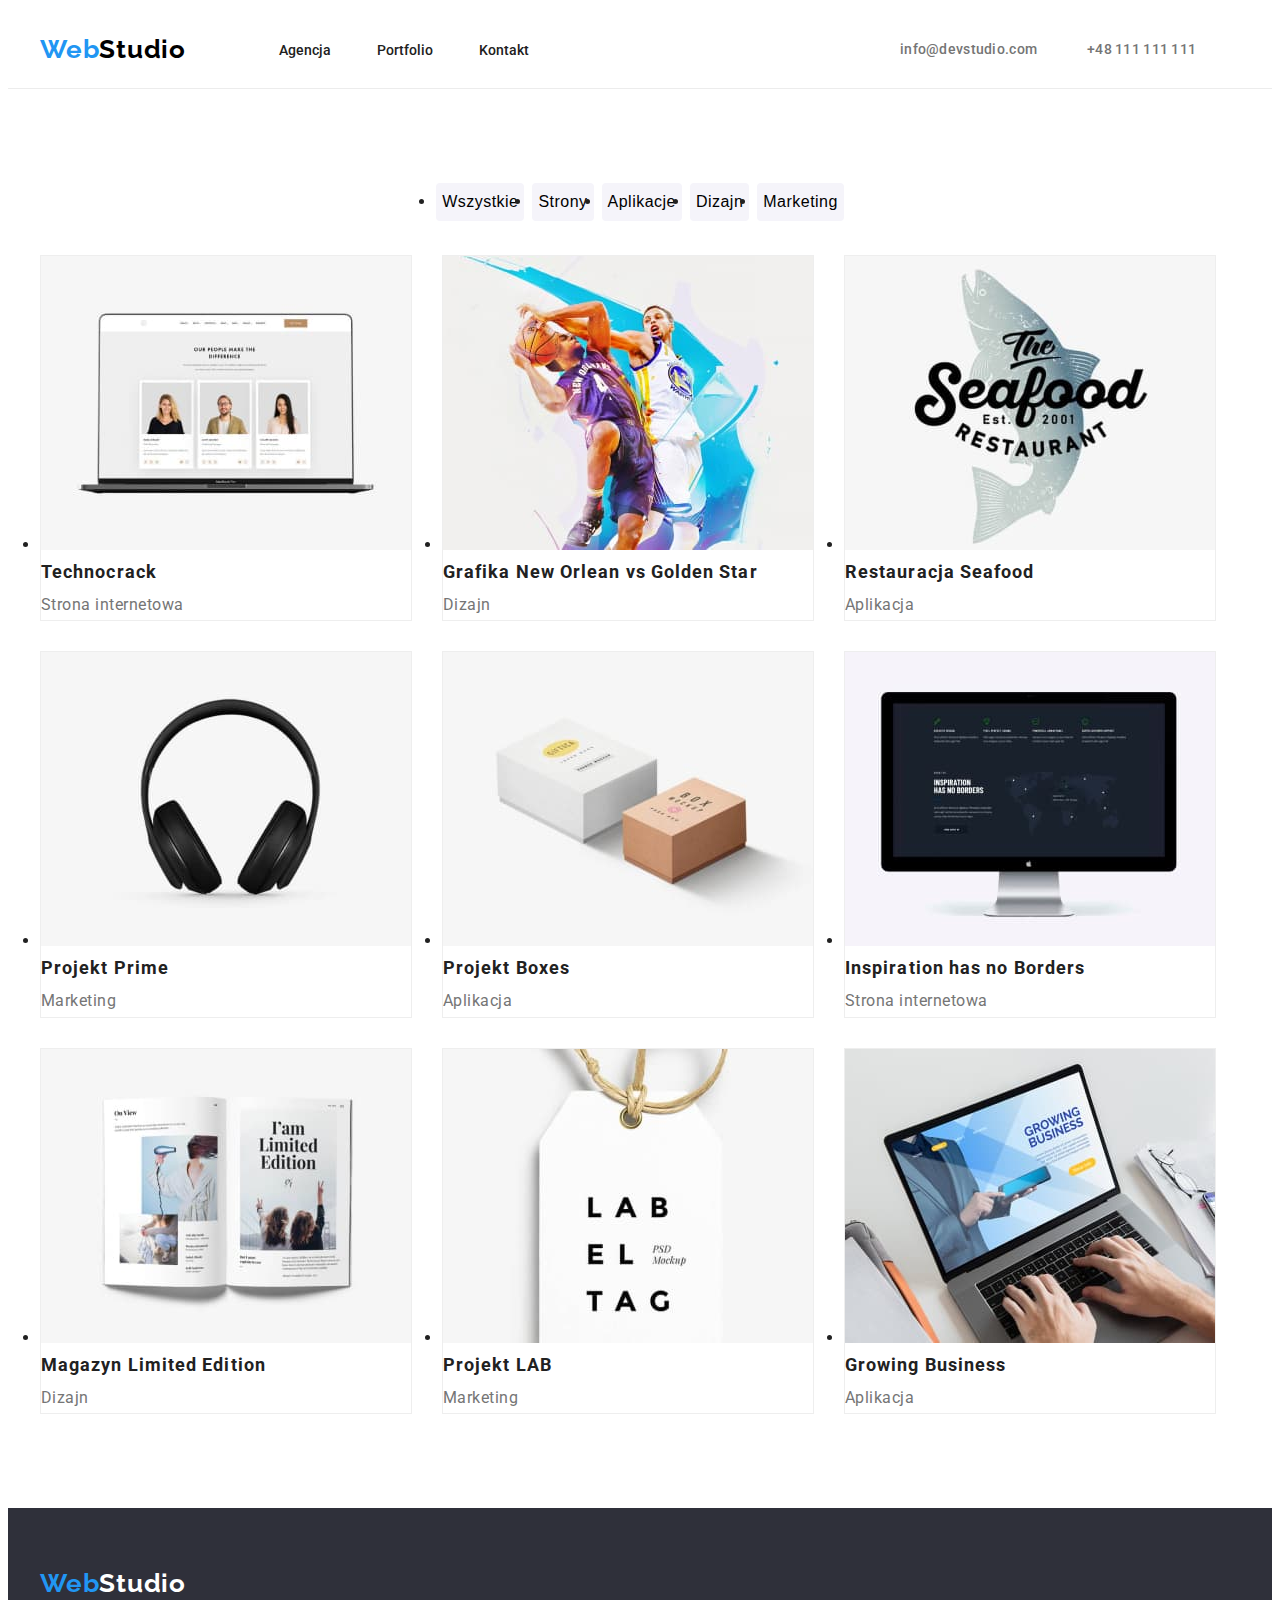
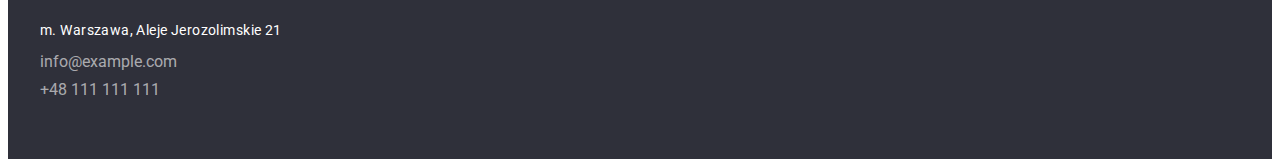
==== portfolio.html @ 91092811 "added text align:start in grid section" ====
<!DOCTYPE html>
<html lang="pl">
  <head>
    <meta charset="utf-8" />
    <title>WebStudio</title>
    <link rel="stylesheet" href="./css/styles.css" type="text/css" />
    <link rel="preconnect" href="https://fonts.googleapis.com" />
    <link rel="preconnect" href="https://fonts.gstatic.com" crossorigin />
    <link
      href="https://fonts.googleapis.com/css2?family=Raleway:wght@700&family=Roboto:wght@400;500;700;900&display=swap"
      rel="stylesheet"
    />
    <link rel="stylesheet" href="node_modules/modern-normalize/modern-normalize.css">
  </head>
  <body>
    <header class="header">
      <div class="container">
        <nav class="nav">
          <a class="logo" href="index.html" title="Strona główna"
            ><span class="logo-color">Web</span>Studio</a
          >
          <ul class="nav-list">
            <li>
              <a class="nav-link" href="index.html">Agencja</a>
            </li>
            <li>
              <a class="nav-link" href="portfolio.html">Portfolio</a>
            </li>
            <li>
              <a class="nav-link" href="#">Kontakt</a>
            </li>
          </ul>
        </nav>
        <a class="contact-link mail" href="mailto:info@devstudio.com"
          >info@devstudio.com</a
        >
        <a class="contact-link phone" href="tel:48111111111">+48 111 111 111</a>
      </div>
    </header>
    <main>
      <section class="section">
        <div class="container menu">
          <ul class="button-list">
            <li>
              <button type="button" class="filter-button">Wszystkie</button>
            </li>
            <li>
              <button type="button" class="filter-button">Strony</button>
            </li>
            <li>
              <button type="button" class="filter-button">Aplikacje</button>
            </li>
            <li>
              <button type="button" class="filter-button">Dizajn</button>
            </li>
            <li>
              <button type="button" class="filter-button">Marketing</button>
            </li>
          </ul>
        </div>
        <div class="container content-list">
          <ul class="grid">
            <li class="grid-item">
              <figure class="photo-border">
                <img
                  src="./images/technocrack.jpg"
                  alt="laptop with an open website"
                  width="370px"
                  height="294px"
                />
                <figcaption>
                  <h3 class="photo-title">Technocrack</h3>
                  <span class="photo-description">Strona internetowa</span>
                </figcaption>
              </figure>
            </li>
            <li class="grid-item">
              <figure class="photo-border">
                <img
                  src="./images/new-orlean.jpg"
                  alt="two men playing basketball"
                  width="370px"
                  height="294px"
                />
                <figcaption>
                  <h3 class="photo-title">Grafika New Orlean vs Golden Star</h3>
                  <span class="photo-description">Dizajn</span>
                </figcaption>
              </figure>
            </li>
            <li class="grid-item">
              <figure class="photo-border">
                <img
                  src="./images/restaurant-seafood.jpg"
                  alt="logo with fish of seafood restaurant"
                  width="370px"
                  height="294px"
                />
                <figcaption>
                  <h3 class="photo-title">Restauracja Seafood</h3>
                  <span class="photo-description">Aplikacja</span>
                </figcaption>
              </figure>
            </li>
            <li class="grid-item">
              <figure class="photo-border">
                <img
                  src="./images/project-prime.jpg"
                  alt="earphones"
                  width="370px"
                  height="294px"
                />
              </figure>
              <figcaption>
                <h3 class="photo-title">Projekt Prime</h3>
                <span class="photo-description">Marketing</span>
              </figcaption>
            </li>
            <li class="grid-item">
              <figure class="photo-border">
                <img
                  src="./images/project-boxes.jpg"
                  alt="smaller and larger box"
                  width="370px"
                  height="294px"
                />
              </figure>
              <figcaption>
                <h3 class="photo-title">Projekt Boxes</h3>
                <span class="photo-description">Aplikacja</span>
              </figcaption>
            </li>
            <li class="grid-item">
              <figure class="photo-border">
                <img
                  src="./images/inspiration.jpg"
                  alt="computer monitor with an open web page"
                  width="370px"
                  height="294px"
                />
                <figcaption>
                  <h3 class="photo-title">Inspiration has no Borders</h3>
                  <span class="photo-description">Strona internetowa</span>
                </figcaption>
              </figure>
            </li>
            <li class="grid-item">
              <figure class="photo-border">
                <img
                  src="./images/magazine.jpg"
                  alt="newspaper of the limited edition"
                  width="370px"
                  height="294px"
                />
                <figcaption>
                  <h3 class="photo-title">Magazyn Limited Edition</h3>
                  <span class="photo-description">Dizajn</span>
                </figcaption>
              </figure>
            </li>
            <li class="grid-item">
              <figure class="photo-border">
                <img
                  src="./images/project-lab.jpg"
                  alt="paper pendant with a string"
                  width="370px"
                  height="294px"
                />
                <figcaption>
                  <h3 class="photo-title">Projekt LAB</h3>
                  <span class="photo-description">Marketing</span>
                </figcaption>
              </figure>
            </li>
            <li class="grid-item">
              <figure class="photo-border">
                <img
                  src="./images/growing-business.jpg"
                  alt="fingers typing on laptop keyboard"
                  width="370px"
                  height="294px"
                />
                <figcaption>
                  <h3 class="photo-title">Growing Business</h3>
                  <span class="photo-description">Aplikacja</span>
                </figcaption>
              </figure>
            </li>
          </ul>
        </div>
      </section>
    </main>
    <footer class="footer">
      <div class="container">
        <a class="logo" href="index.html" title="Strona główna"
          ><span class="logo-color">Web</span>Studio</a
        > 
      </div>
      <div class="container">
        <address class="address">
          <span class="footer-address"
            >m. Warszawa, Aleje Jerozolimskie 21</span
          >
          <a class="address-link" href="mailto:info@example.com"
            >info@example.com</a
          >
          <a class="address-link" href="tel:48111111111">+48 111 111 111</a>
        </div>
        </address>
    </footer>
  </body>
</html>
---- css/styles.css ----
/* TAG SELECTORS STYLES RESET */

p,
ul,
h1,
h2,
h3,
ul,
figure {
  margin: 0;
  padding: 0;
  border: 0;
  outline: 0;
}

ul {
  margin-left: 0;
  margin-right: 0;
}

main {
  text-align: center;
}

/* GENERAL SETTINGS*/

.container {
  max-width: 1200px;
  width: 100%;
  margin: 0 auto;
  padding: 0 15px;
}

.section {
  padding-bottom: 94px;
  padding-top: 94px;
}


/* MAIN COLORS-COMMON*/

:root {
  /* Text colors */
  --brand-color-black: #212121;
  --brand-color-grey: #757575;
  --brand-color-white: #fff;
  --brand-color-blue: #2196f3;
  /* Background colors */
  --brand-background-light: #f5f4fa;
  --brand-background-dark: #2f303a;
  --brand-background-white: var(--brand-color-white);
  --photo-backround-white: #eeeeee;
}


/* BODY-COMMON */

body {
  font-family: "Roboto", sans-serif;
  color: var(--brand-color-black);
}


/* HEADER-COMMON */

.header {
  color: var(--brand-background-white);
  border-bottom: 1px solid #ececec;
  height: 80px;
}

.header .container {
  display: flex;
  align-items: center;
}

.logo {
  font-family: "Raleway", sans-serif;
  font-weight: 700;
  font-size: 26px;
  line-height: 1.2;
  letter-spacing: 0.03em;
  text-decoration: none;
  color: #000;
  margin-right: 93px;
}

.logo-color {
  color: var(--brand-color-blue);
}

.nav {
  display: flex;
  align-items: center;
}

.nav-list {
  display: flex;
  align-items: center;
}

.nav-list li:not(:last-child) {
  margin-right: 46px;
}

.nav-list li {
  padding-top: 32px;
  padding-bottom: 32px;
}

.nav-link {
  text-decoration: none;
  font-size: 14px;
  font-weight: 500;
  line-height: 1.1;
  color: var(--brand-color-black);
}

.nav-link:is(:hover, :focus, :active) {
  color: var(--brand-color-blue);
}

.contact-link {
  font-size: 14px;
  line-height: 1.1;
  font-weight: 500;
  letter-spacing: 0.02em;
  color: var(--brand-color-grey);
  text-decoration: none;
}

.contact-link:is(:hover, :focus, :active) {
  color: var(--brand-color-blue);
}

.mail {
  margin-left: 371px;
}

.phone {
  margin-left: 50px;
}


/*INDEX.HTML*/

.section-title {
  font-size: 36px;
  line-height: 1.2;
  font-weight: 700;
  padding-bottom: 50px;
}


/* Section main*/

.main {
  align-items: center;
}

.box {
  display: flex;
  justify-content: space-between;
}

.top-background {
  background-color: var(--brand-background-dark);
  height:600px;
}

.top-title {
  color: var(--brand-color-white);
  font-weight: 900;
  font-size: 44px;
  line-height: 1.4;
  letter-spacing: 0.06em;
  text-transform: uppercase;
  padding-top: 200px;
  padding-bottom: 30px;
}

.top-button {
  color: var(--brand-color-white);
  background-color: var(--brand-color-blue);
  font-style: normal;
  font-weight: 700;
  font-size: 16px;
  line-height: 1.9;
  width: 200px;
  height: 50px;
  box-shadow: 0px 4px 4px rgba(0, 0, 0, 0.15);
  border-radius: 4px;
  cursor: pointer;
  border: none;
}

.top-button:is(:hover, :focus, :active) {
  color: var(--brand-color-blue);
  background-color: var(--brand-color-white);
}

/* Section content list*/

.content-title {
  font-weight: 700;
  font-size: 14px;
  line-height: 1.1;
  text-transform: uppercase;
}

.content-text {
  font-size: 14px;
  line-height: 1.7;
  color: var(--brand-color-grey);
}

.content-list {
  text-align: start;
}


/* Seion range of activities */

.secondary-title {
  color: var(--brand-color-black);
  font-weight: 700;
  font-size: 36px;
  line-height: 1.2;
}



/* Section team */

.team-background {
  background-color: var(--brand-background-light);
}

.team-card {
  background-color: var(--brand-color-white);
  box-shadow: 0px 1px 3px rgba(0, 0, 0, 0.12), 0px 1px 1px rgba(0, 0, 0, 0.14),
    0px 2px 1px rgba(0, 0, 0, 0.2);
  border-radius: 0px 0px 4px 4px;
  width: 270px;
  height: 368px;
}

.team-title {
  font-weight: 500;
  line-height: 1.2;
  letter-spacing: 0.03em;
  padding-top: 30px;
  padding-bottom: 10px;
}

.team-text {
  color: var(--brand-color-grey);
  line-height: 1.2;
  letter-spacing: 0.03em;
}


/* PORTFOLIO.HTML*/

/*GRID*/

:root {
  --gap: 30px;
  --element-in-row: 3;
}

.grid {
  display: flex;
  flex-wrap: wrap;
  gap: var(--gap);
  justify-items: center;
  align-items: center;
}

.grid-item {
  flex-basis: calc(100%- (var(--element-in-row)-1 * var(--gap))) /
    var(--element-in-row);
  border: 1px solid #eeeeee;
}

.filter-button {
  background-color: var(--brand-background-light);
  font-weight: 500;
  font-size: 16px;
  line-height: 1.6;
  height: 38px;
  letter-spacing: 0.03em;
  cursor: pointer;
  border: none;
  border-radius: 4px;
}

.filter-button:is(:hover, :focus, :active) {
  color: var(--brand-color-white);
  background-color: var(--brand-color-blue);
  box-shadow: 0px 3px 1px rgba(0, 0, 0, 0.1), 0px 1px 2px rgba(0, 0, 0, 0.08),
    0px 2px 2px rgba(0, 0, 0, 0.12);
}

.button-list {
  display: flex;
  column-gap: 8px;
  justify-content: center;
}

.menu {
  padding-bottom: 34px;

}

.photo-title {
  font-weight: 700;
  font-size: 18px;
  line-height: 2;
  letter-spacing: 0.06em;
}

.photo-description {
  font-size: 16px;
  line-height: 1.9;
  letter-spacing: 0.03em;
  color: var(--brand-color-grey);
}

.photo-border {
  border: var(--photo-backround-white);
}


/* FOOTER-COMMON*/

.footer {
  background-color: var(--brand-background-dark);
  align-items: center;
  padding-top: 60px;
  padding-bottom: 60px;
}

.footer .logo {
  color: var(--brand-color-white);
  
}

.footer-address {
  color: var(--brand-color-white);
  font-style: normal;
  font-size: 14px;
  line-height: 1.7;
  letter-spacing: 0.03em;
}

.footer .address-link {
  color: rgba(255, 255, 255, 0.6);
  text-decoration: none;
  font-style: normal;
}

.footer .address-link:is(:hover, :focus, :active) {
  color: var(--brand-color-blue);
}

.address {
  display: flex;
  flex-direction: column;
  row-gap: 9px;
  padding-top: 20px;
}
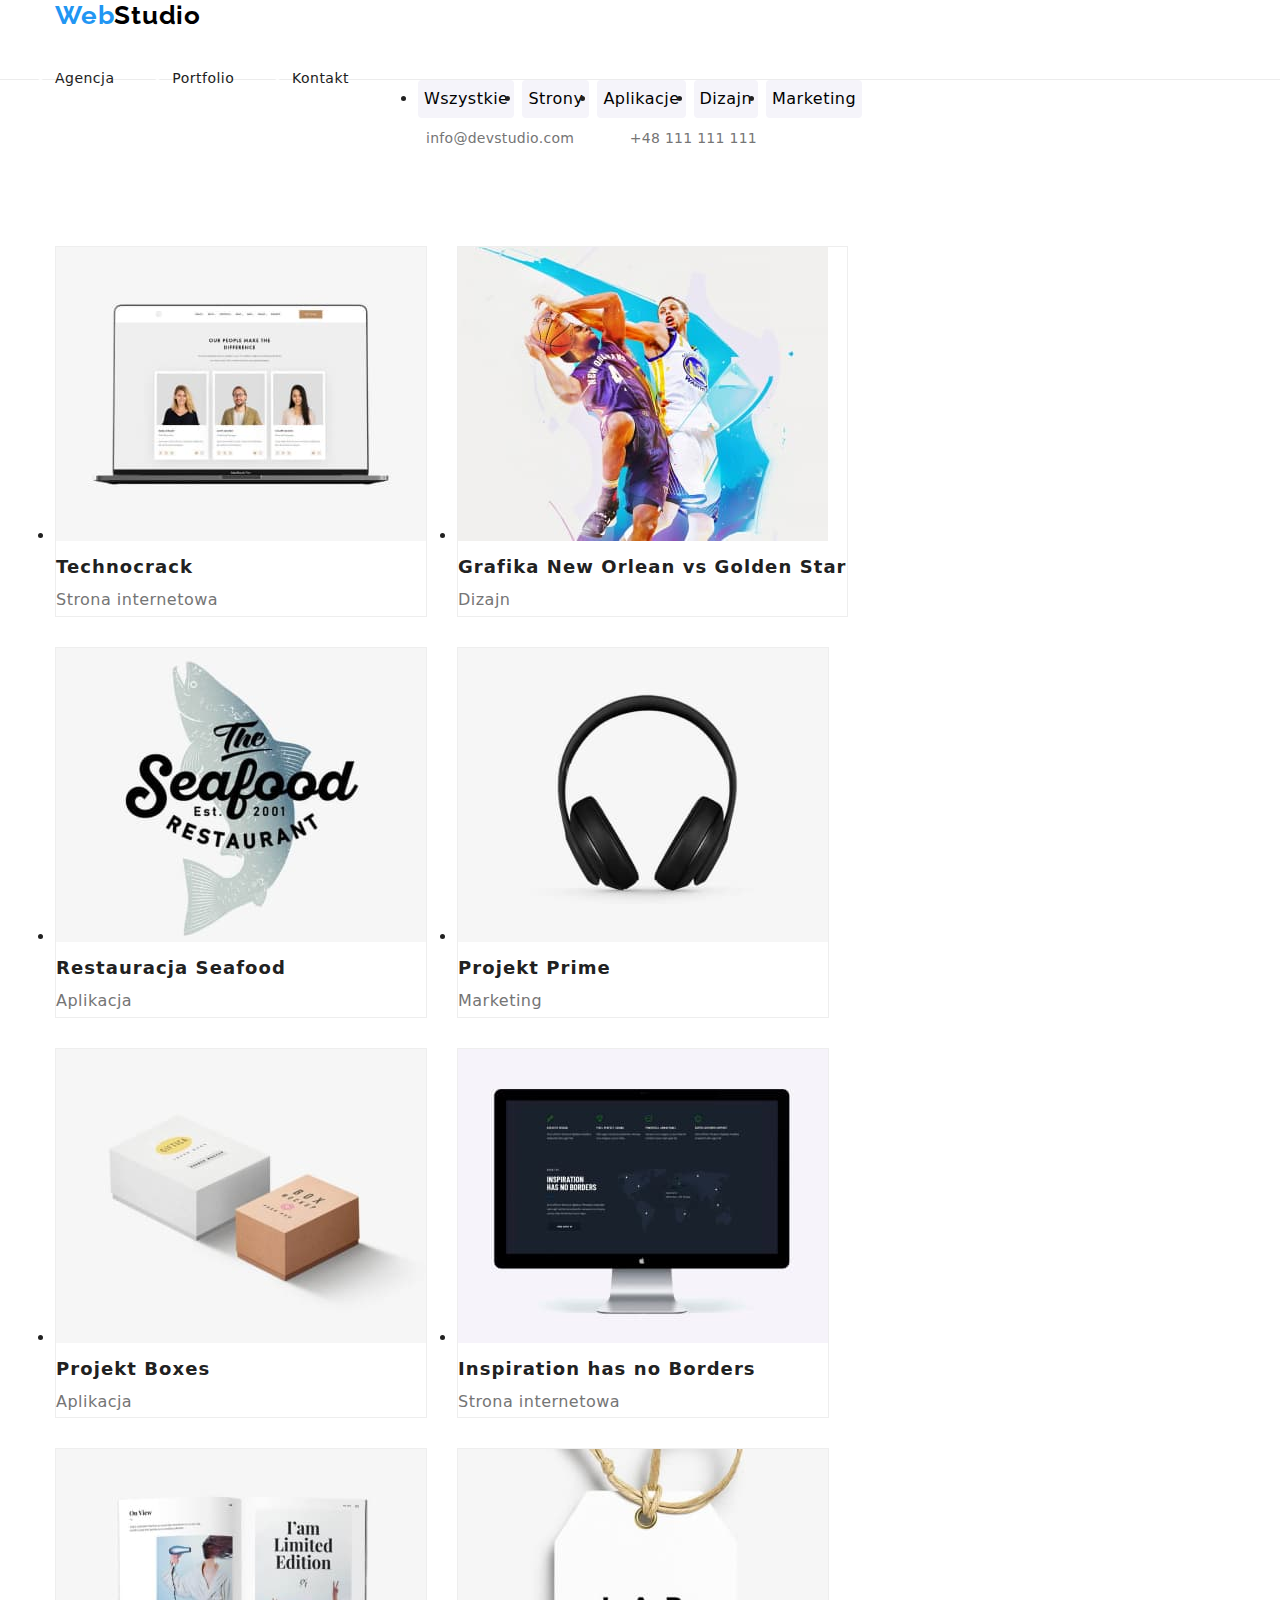
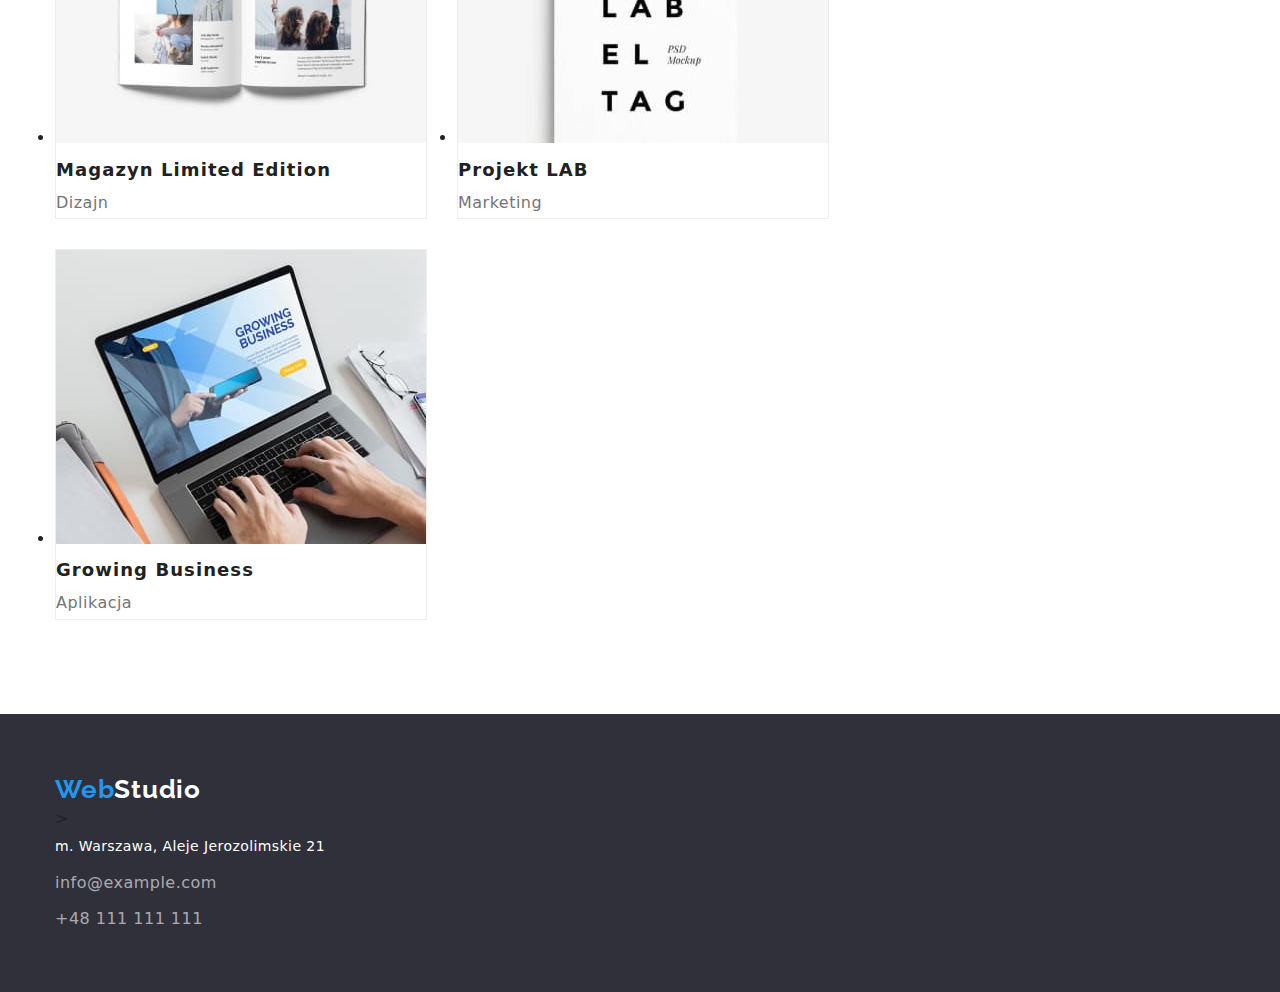
==== commit cca5bc2e: "Corrections" ====
--- a/portfolio.html
+++ b/portfolio.html
@@ -10,7 +10,7 @@
       href="https://fonts.googleapis.com/css2?family=Raleway:wght@700&family=Roboto:wght@400;500;700;900&display=swap"
       rel="stylesheet"
     />
-    <link rel="stylesheet" href="node_modules/modern-normalize/modern-normalize.css">
+    <link rel="stylesheet" href="https://cdnjs.cloudflare.com/ajax/libs/modern-normalize/1.1.0/modern-normalize.min.css">
   </head>
   <body>
     <header class="header">
@@ -58,8 +58,8 @@
             </li>
           </ul>
         </div>
-        <div class="container content-list">
-          <ul class="grid">
+        <div class="container">
+          <ul class="grid content-list">
             <li class="grid-item">
               <figure class="photo-border">
                 <img
@@ -192,21 +192,19 @@
     </main>
     <footer class="footer">
       <div class="container">
-        <a class="logo" href="index.html" title="Strona główna"
-          ><span class="logo-color">Web</span>Studio</a
+        <a class="logo-footer" href="index.html" title="Strona główna"
+          ><span class="logo-color">Web</span>Studio</a>
         > 
+        <address class="footer-contact">
+          <ul class="footer-contact-list list">
+          <li class="footer-contact-item"><a class="footer-address"
+            >m. Warszawa, Aleje Jerozolimskie 21</a></li>
+          <li class="footer-contact-item"><a class="address-link" href="mailto:info@example.com">
+        info@example.com</a></li>
+          <li><a class="address-link" href="tel:48111111111">+48 111 111 111</a></li> 
+        </ul>
+        </address> 
       </div>
-      <div class="container">
-        <address class="address">
-          <span class="footer-address"
-            >m. Warszawa, Aleje Jerozolimskie 21</span
-          >
-          <a class="address-link" href="mailto:info@example.com"
-            >info@example.com</a
-          >
-          <a class="address-link" href="tel:48111111111">+48 111 111 111</a>
-        </div>
-        </address>
     </footer>
   </body>
 </html>
--- a/css/styles.css
+++ b/css/styles.css
@@ -8,14 +8,11 @@
 ul,
 figure {
   margin: 0;
+}
+
+ul {
+  margin: 0;
   padding: 0;
-  border: 0;
-  outline: 0;
-}
-
-ul {
-  margin-left: 0;
-  margin-right: 0;
 }
 
 main {
@@ -32,10 +29,12 @@
 }
 
 .section {
-  padding-bottom: 94px;
-  padding-top: 94px;
-}
-
+  padding: 94px, 0;
+}
+
+.list {
+  list-style: none;
+}
 
 /* MAIN COLORS-COMMON*/
 
@@ -52,14 +51,14 @@
   --photo-backround-white: #eeeeee;
 }
 
-
 /* BODY-COMMON */
 
 body {
   font-family: "Roboto", sans-serif;
   color: var(--brand-color-black);
-}
-
+  line-height: 1.71;
+  letter-spacing: 0.03em;
+}
 
 /* HEADER-COMMON */
 
@@ -69,9 +68,8 @@
   height: 80px;
 }
 
-.header .container {
-  display: flex;
-  align-items: center;
+.head {
+  display: flex;
 }
 
 .logo {
@@ -89,23 +87,20 @@
   color: var(--brand-color-blue);
 }
 
-.nav {
-  display: flex;
-  align-items: center;
-}
-
-.nav-list {
-  display: flex;
-  align-items: center;
-}
-
-.nav-list li:not(:last-child) {
-  margin-right: 46px;
-}
-
-.nav-list li {
-  padding-top: 32px;
-  padding-bottom: 32px;
+.nav-list, 
+.contact-list {
+  display: flex;
+  padding: 32px 0;
+  }
+
+.nav-list{ 
+width:294px;
+justify-content: space-between;
+  }
+
+.contact-list {
+margin-left: auto;
+
 }
 
 .nav-link {
@@ -116,8 +111,23 @@
   color: var(--brand-color-black);
 }
 
-.nav-link:is(:hover, :focus, :active) {
+.nav-link:is(:hover, :focus,) {
   color: var(--brand-color-blue);
+}
+
+.contact-list {
+margin-left: auto;
+
+}
+
+.contact-item:not(:last-child) {
+    margin-right: 50px;
+}
+
+.nav-list,
+.contact-list  {
+  display: flex;
+  padding: 32px 0;
 }
 
 .contact-link {
@@ -129,7 +139,7 @@
   text-decoration: none;
 }
 
-.contact-link:is(:hover, :focus, :active) {
+.contact-link:is(:hover, :focus,) {
   color: var(--brand-color-blue);
 }
 
@@ -141,22 +151,16 @@
   margin-left: 50px;
 }
 
-
 /*INDEX.HTML*/
 
 .section-title {
   font-size: 36px;
   line-height: 1.2;
   font-weight: 700;
-  padding-bottom: 50px;
-}
-
+  margin-bottom: 50px;
+}
 
 /* Section main*/
-
-.main {
-  align-items: center;
-}
 
 .box {
   display: flex;
@@ -165,7 +169,8 @@
 
 .top-background {
   background-color: var(--brand-background-dark);
-  height:600px;
+  height: 600px;
+  padding:0 200px;
 }
 
 .top-title {
@@ -194,7 +199,7 @@
   border: none;
 }
 
-.top-button:is(:hover, :focus, :active) {
+.top-button:is(:hover, :focus) {
   color: var(--brand-color-blue);
   background-color: var(--brand-color-white);
 }
@@ -206,18 +211,37 @@
   font-size: 14px;
   line-height: 1.1;
   text-transform: uppercase;
+  margin-bottom: 10px;
 }
 
 .content-text {
   font-size: 14px;
   line-height: 1.7;
   color: var(--brand-color-grey);
+  width: 270px;
+  margin-right: 30px;
 }
 
 .content-list {
   text-align: start;
-}
-
+  padding:94px 0;
+  
+}
+
+.job {
+  padding: 0px;
+}
+
+.job-list {
+    display: flex;
+    justify-content: space-between;
+    margin-bottom: 82px;
+  }
+
+  .job-item {
+    display: flex;
+    column-gap: 30px;
+  }
 
 /* Seion range of activities */
 
@@ -228,12 +252,12 @@
   line-height: 1.2;
 }
 
-
-
 /* Section team */
 
 .team-background {
   background-color: var(--brand-background-light);
+  height: 648px; 
+  padding: 94px;
 }
 
 .team-card {
@@ -257,6 +281,20 @@
   color: var(--brand-color-grey);
   line-height: 1.2;
   letter-spacing: 0.03em;
+  font-size: 16px;
+  line-height: 19px;
+}
+
+.team-img {
+  display: block;
+  max-width: 100%;
+  height: auto;
+}
+
+.team-list {
+  display: flex;
+  justify-content: space-between;
+  text-align: center;
 }
 
 
@@ -295,7 +333,7 @@
   border-radius: 4px;
 }
 
-.filter-button:is(:hover, :focus, :active) {
+.filter-button:is(:hover, :focus,) {
   color: var(--brand-color-white);
   background-color: var(--brand-color-blue);
   box-shadow: 0px 3px 1px rgba(0, 0, 0, 0.1), 0px 1px 2px rgba(0, 0, 0, 0.08),
@@ -310,7 +348,6 @@
 
 .menu {
   padding-bottom: 34px;
-
 }
 
 .photo-title {
@@ -331,19 +368,11 @@
   border: var(--photo-backround-white);
 }
 
-
 /* FOOTER-COMMON*/
 
 .footer {
   background-color: var(--brand-background-dark);
-  align-items: center;
-  padding-top: 60px;
-  padding-bottom: 60px;
-}
-
-.footer .logo {
-  color: var(--brand-color-white);
-  
+  padding: 60px 0;
 }
 
 .footer-address {
@@ -360,13 +389,22 @@
   font-style: normal;
 }
 
-.footer .address-link:is(:hover, :focus, :active) {
+.footer .address-link:is(:hover, :focus, ) {
   color: var(--brand-color-blue);
 }
 
-.address {
-  display: flex;
-  flex-direction: column;
-  row-gap: 9px;
-  padding-top: 20px;
-}
+.logo-footer {
+  font-family: "Raleway", sans-serif;
+  font-weight: 700;
+  font-size: 26px;
+  line-height: 1.2;
+  letter-spacing: 0.03em;
+  text-decoration: none;
+  color: #ffffff;
+  margin-right: 93px;
+  display: block;
+}
+
+.footer-contact-item {
+  padding-bottom: 9px;
+}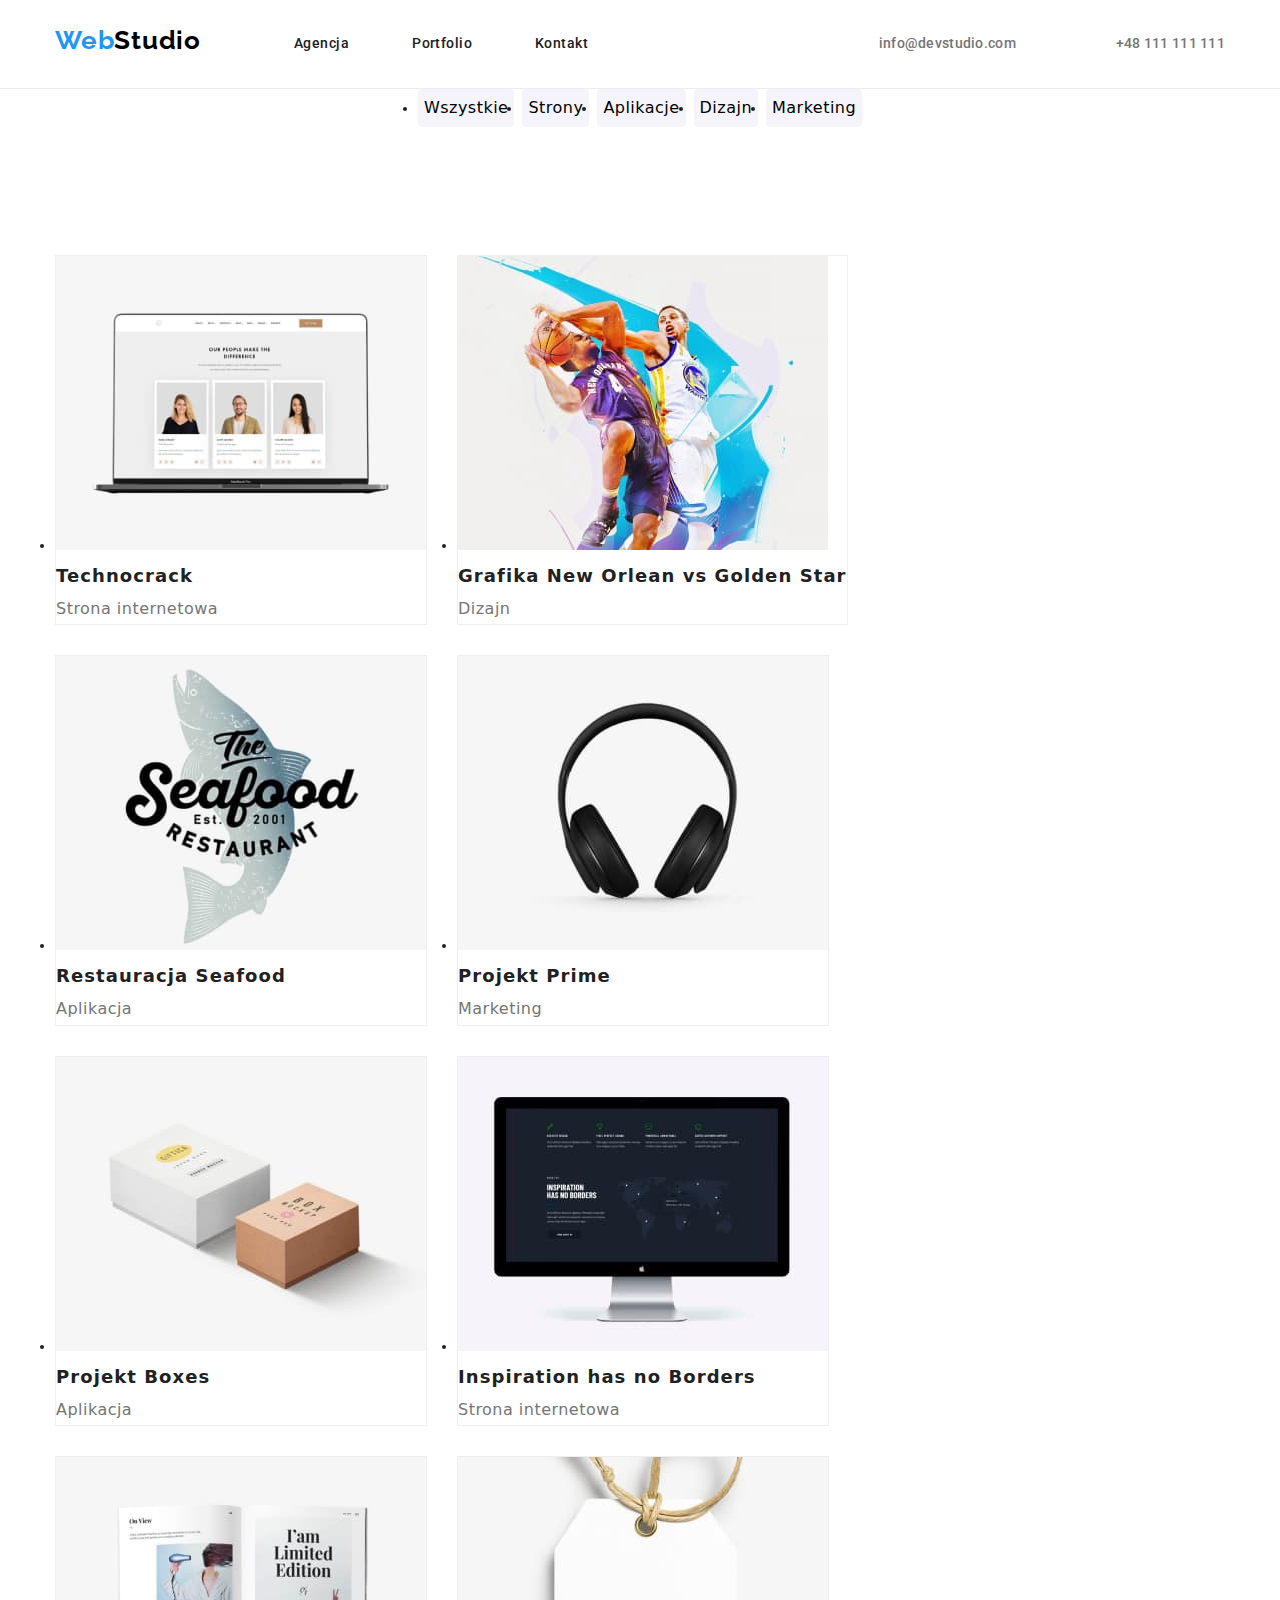
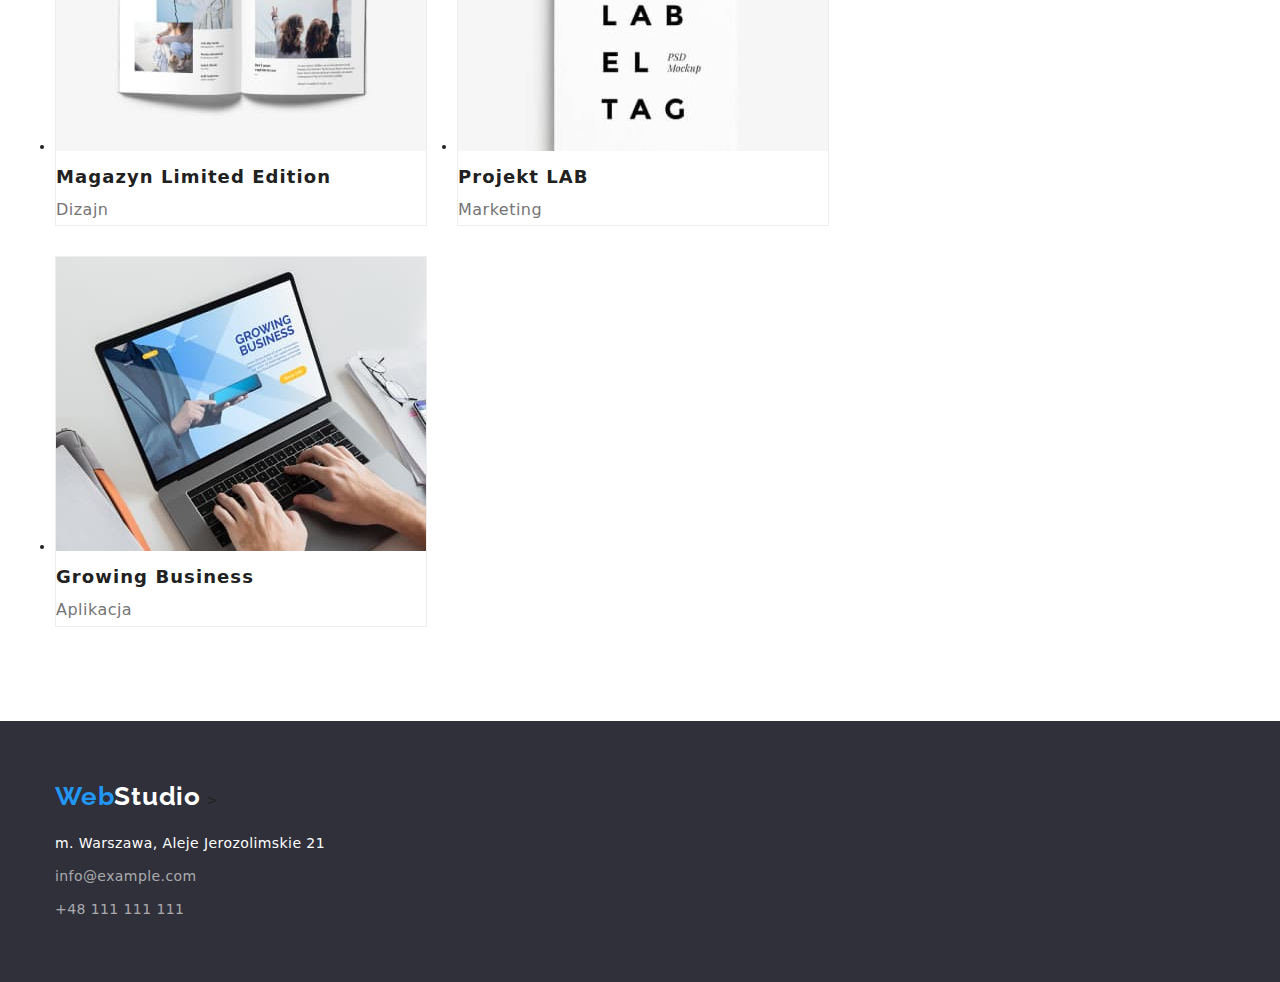
==== commit 69078c4c: "Corrections" ====
--- a/portfolio.html
+++ b/portfolio.html
@@ -10,16 +10,19 @@
       href="https://fonts.googleapis.com/css2?family=Raleway:wght@700&family=Roboto:wght@400;500;700;900&display=swap"
       rel="stylesheet"
     />
-    <link rel="stylesheet" href="https://cdnjs.cloudflare.com/ajax/libs/modern-normalize/1.1.0/modern-normalize.min.css">
+    <link
+      rel="stylesheet"
+      href="https://cdnjs.cloudflare.com/ajax/libs/modern-normalize/1.1.0/modern-normalize.min.css"
+    />
   </head>
   <body>
     <header class="header">
-      <div class="container">
+      <div class="container head">
+        <a class="logo" href="index.html" title="Strona główna"
+          ><span class="logo-color">Web</span>Studio</a
+        >
         <nav class="nav">
-          <a class="logo" href="index.html" title="Strona główna"
-            ><span class="logo-color">Web</span>Studio</a
-          >
-          <ul class="nav-list">
+          <ul class="nav-list list">
             <li>
               <a class="nav-link" href="index.html">Agencja</a>
             </li>
@@ -31,10 +34,18 @@
             </li>
           </ul>
         </nav>
-        <a class="contact-link mail" href="mailto:info@devstudio.com"
-          >info@devstudio.com</a
-        >
-        <a class="contact-link phone" href="tel:48111111111">+48 111 111 111</a>
+        <ul class="contact-list list">
+          <li class="contact-item">
+            <a class="contact-link mail" href="mailto:info@devstudio.com"
+              >info@devstudio.com</a
+            >
+          </li>
+          <li class="contact-item">
+            <a class="contact-link phone" href="tel:48111111111"
+              >+48 111 111 111
+            </a>
+          </li>
+        </ul>
       </div>
     </header>
     <main>
@@ -193,17 +204,24 @@
     <footer class="footer">
       <div class="container">
         <a class="logo-footer" href="index.html" title="Strona główna"
-          ><span class="logo-color">Web</span>Studio</a>
-        > 
-        <address class="footer-contact">
-          <ul class="footer-contact-list list">
-          <li class="footer-contact-item"><a class="footer-address"
-            >m. Warszawa, Aleje Jerozolimskie 21</a></li>
-          <li class="footer-contact-item"><a class="address-link" href="mailto:info@example.com">
-        info@example.com</a></li>
-          <li><a class="address-link" href="tel:48111111111">+48 111 111 111</a></li> 
-        </ul>
-        </address> 
+          ><span class="logo-color">Web</span>Studio</a
+        >
+        >
+        <address>
+          <ul class="list">
+            <li class="footer-item">
+              <a class="footer-address">m. Warszawa, Aleje Jerozolimskie 21</a>
+            </li>
+            <li class="footer-item">
+              <a class="address-link" href="mailto:info@example.com">
+                info@example.com</a
+              >
+            </li>
+            <li>
+              <a class="address-link" href="tel:48111111111">+48 111 111 111</a>
+            </li>
+          </ul>
+        </address>
       </div>
     </footer>
   </body>
--- a/css/styles.css
+++ b/css/styles.css
@@ -39,6 +39,9 @@
 /* MAIN COLORS-COMMON*/
 
 :root {
+  /* Font */
+  --main-font: 'Roboto', sans-serif;
+  --secondary-font: 'Raleway', sans-serif;
   /* Text colors */
   --brand-color-black: #212121;
   --brand-color-grey: #757575;
@@ -54,18 +57,28 @@
 /* BODY-COMMON */
 
 body {
-  font-family: "Roboto", sans-serif;
+  font-family: var(--main-font);
   color: var(--brand-color-black);
   line-height: 1.71;
   letter-spacing: 0.03em;
+  font-size: 14px;
 }
 
 /* HEADER-COMMON */
+
+.secion-title {
+  font-family: var(--main-font);
+  font-weight: 700;
+  font-size: 36px;
+  line-height: 1.16;
+  letter-spacing: 0.03em;
+  text-align: center;
+}
+
 
 .header {
   color: var(--brand-background-white);
   border-bottom: 1px solid #ececec;
-  height: 80px;
 }
 
 .head {
@@ -73,7 +86,7 @@
 }
 
 .logo {
-  font-family: "Raleway", sans-serif;
+  font-family:var(--secondary-font);
   font-weight: 700;
   font-size: 26px;
   line-height: 1.2;
@@ -81,6 +94,7 @@
   text-decoration: none;
   color: #000;
   margin-right: 93px;
+  padding: 25px 0;
 }
 
 .logo-color {
@@ -96,33 +110,29 @@
 .nav-list{ 
 width:294px;
 justify-content: space-between;
+gap:46px;
   }
 
 .contact-list {
 margin-left: auto;
+gap:50px;
 
 }
 
 .nav-link {
+  font-family: var(--main-font);
+  color: var(--brand-color-black);
   text-decoration: none;
   font-size: 14px;
   font-weight: 500;
   line-height: 1.1;
-  color: var(--brand-color-black);
+  padding: 32px 0;
 }
 
 .nav-link:is(:hover, :focus,) {
   color: var(--brand-color-blue);
 }
 
-.contact-list {
-margin-left: auto;
-
-}
-
-.contact-item:not(:last-child) {
-    margin-right: 50px;
-}
 
 .nav-list,
 .contact-list  {
@@ -131,11 +141,13 @@
 }
 
 .contact-link {
+  font-family: var(--main-font);
+  color: var(--brand-color-grey);
+  padding: 32px 0;
   font-size: 14px;
   line-height: 1.1;
   font-weight: 500;
   letter-spacing: 0.02em;
-  color: var(--brand-color-grey);
   text-decoration: none;
 }
 
@@ -143,22 +155,12 @@
   color: var(--brand-color-blue);
 }
 
-.mail {
-  margin-left: 371px;
-}
-
 .phone {
   margin-left: 50px;
 }
 
 /*INDEX.HTML*/
 
-.section-title {
-  font-size: 36px;
-  line-height: 1.2;
-  font-weight: 700;
-  margin-bottom: 50px;
-}
 
 /* Section main*/
 
@@ -170,21 +172,26 @@
 .top-background {
   background-color: var(--brand-background-dark);
   height: 600px;
-  padding:0 200px;
+  padding:200px 0;
+  text-align: center;
+  
 }
 
 .top-title {
+  font-family: var(--main-font);
+  width: 696px;
   color: var(--brand-color-white);
   font-weight: 900;
   font-size: 44px;
   line-height: 1.4;
   letter-spacing: 0.06em;
   text-transform: uppercase;
-  padding-top: 200px;
-  padding-bottom: 30px;
+  margin: 0px auto;
+  margin-bottom: 30px;
 }
 
 .top-button {
+  font-family: var(--main-font);
   color: var(--brand-color-white);
   background-color: var(--brand-color-blue);
   font-style: normal;
@@ -197,6 +204,8 @@
   border-radius: 4px;
   cursor: pointer;
   border: none;
+  padding: 10px 42px;
+  border-radius: 4px;
 }
 
 .top-button:is(:hover, :focus) {
@@ -207,6 +216,7 @@
 /* Section content list*/
 
 .content-title {
+  font-family: var(--main-font);
   font-weight: 700;
   font-size: 14px;
   line-height: 1.1;
@@ -215,6 +225,7 @@
 }
 
 .content-text {
+  font-family: var(--main-font);
   font-size: 14px;
   line-height: 1.7;
   color: var(--brand-color-grey);
@@ -235,22 +246,13 @@
 .job-list {
     display: flex;
     justify-content: space-between;
-    margin-bottom: 82px;
+    margin-bottom: 94px;
   }
 
   .job-item {
     display: flex;
     column-gap: 30px;
   }
-
-/* Seion range of activities */
-
-.secondary-title {
-  color: var(--brand-color-black);
-  font-weight: 700;
-  font-size: 36px;
-  line-height: 1.2;
-}
 
 /* Section team */
 
@@ -270,6 +272,8 @@
 }
 
 .team-title {
+  font-family: var(--main-font);
+  color:var(--brand-color-black);
   font-weight: 500;
   line-height: 1.2;
   letter-spacing: 0.03em;
@@ -278,6 +282,7 @@
 }
 
 .team-text {
+  font-family: var(--main-font);
   color: var(--brand-color-grey);
   line-height: 1.2;
   letter-spacing: 0.03em;
@@ -394,17 +399,24 @@
 }
 
 .logo-footer {
-  font-family: "Raleway", sans-serif;
+  font-family: var(--secondary-font);
   font-weight: 700;
   font-size: 26px;
   line-height: 1.2;
   letter-spacing: 0.03em;
   text-decoration: none;
   color: #ffffff;
-  margin-right: 93px;
   display: block;
-}
-
-.footer-contact-item {
-  padding-bottom: 9px;
-}+  padding-bottom: 20px;
+  display: inline-block;
+}
+
+.nav-list{ 
+width:294px;
+justify-content: space-between;
+gap:46px;
+  }
+
+.footer-item {
+padding-bottom: 9px;
+  }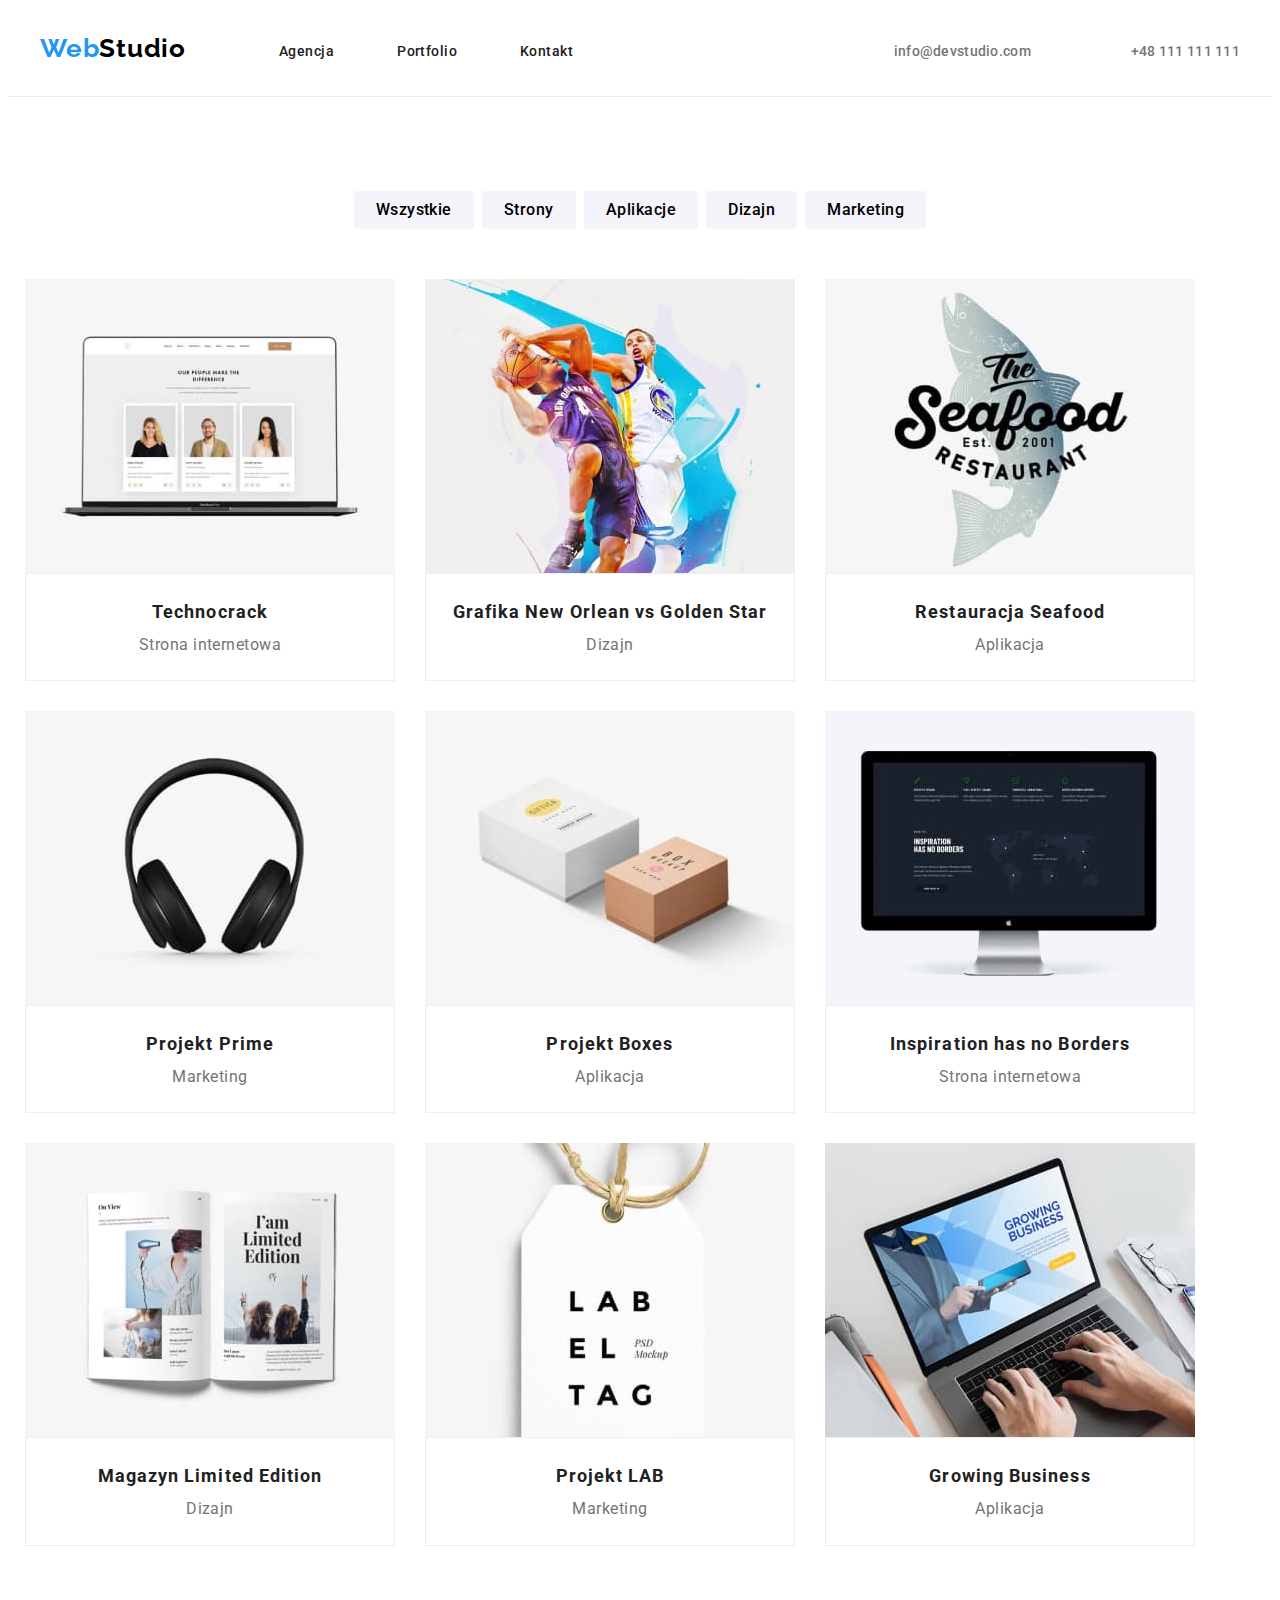
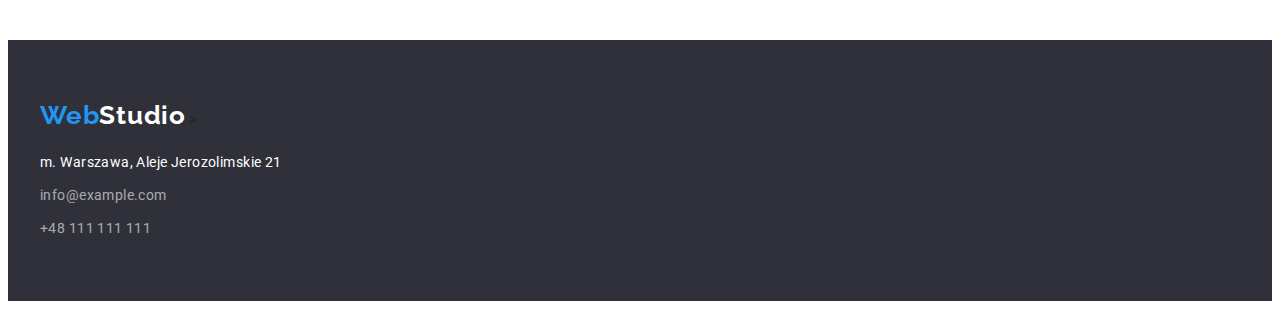
==== commit 030f4238: "Corrections in portfolio.html" ====
--- a/portfolio.html
+++ b/portfolio.html
@@ -10,10 +10,7 @@
       href="https://fonts.googleapis.com/css2?family=Raleway:wght@700&family=Roboto:wght@400;500;700;900&display=swap"
       rel="stylesheet"
     />
-    <link
-      rel="stylesheet"
-      href="https://cdnjs.cloudflare.com/ajax/libs/modern-normalize/1.1.0/modern-normalize.min.css"
-    />
+    <link rel="stylesheet" href="node_modules/modern-normalize/modern-normalize.css">
   </head>
   <body>
     <header class="header">
@@ -50,8 +47,8 @@
     </header>
     <main>
       <section class="section">
-        <div class="container menu">
-          <ul class="button-list">
+        <div class="container">
+          <ul class="button-list list">
             <li>
               <button type="button" class="filter-button">Wszystkie</button>
             </li>
@@ -70,128 +67,137 @@
           </ul>
         </div>
         <div class="container">
-          <ul class="grid content-list">
-            <li class="grid-item">
-              <figure class="photo-border">
-                <img
+          <ul class="grid photos list">
+            <li class="grid-item">
+              <figure>
+                <img
+                  class="no-gap"
                   src="./images/technocrack.jpg"
                   alt="laptop with an open website"
                   width="370px"
                   height="294px"
                 />
-                <figcaption>
+                <figcaption class="photo-border">
                   <h3 class="photo-title">Technocrack</h3>
                   <span class="photo-description">Strona internetowa</span>
                 </figcaption>
               </figure>
             </li>
             <li class="grid-item">
-              <figure class="photo-border">
-                <img
+              <figure>
+                <img
+                  class="no-gap"
                   src="./images/new-orlean.jpg"
                   alt="two men playing basketball"
                   width="370px"
                   height="294px"
                 />
-                <figcaption>
+                <figcaption class="photo-border">
                   <h3 class="photo-title">Grafika New Orlean vs Golden Star</h3>
                   <span class="photo-description">Dizajn</span>
                 </figcaption>
               </figure>
             </li>
             <li class="grid-item">
-              <figure class="photo-border">
-                <img
+              <figure>
+                <img
+                  class="no-gap"
                   src="./images/restaurant-seafood.jpg"
                   alt="logo with fish of seafood restaurant"
                   width="370px"
                   height="294px"
                 />
-                <figcaption>
+                <figcaption class="photo-border">
                   <h3 class="photo-title">Restauracja Seafood</h3>
                   <span class="photo-description">Aplikacja</span>
                 </figcaption>
               </figure>
             </li>
             <li class="grid-item">
-              <figure class="photo-border">
-                <img
+              <figure>
+                <img
+                  class="no-gap"
                   src="./images/project-prime.jpg"
                   alt="earphones"
                   width="370px"
                   height="294px"
                 />
               </figure>
-              <figcaption>
+              <figcaption class="photo-border">
                 <h3 class="photo-title">Projekt Prime</h3>
                 <span class="photo-description">Marketing</span>
               </figcaption>
             </li>
             <li class="grid-item">
-              <figure class="photo-border">
-                <img
+              <figure>
+                <img
+                  class="no-gap"
                   src="./images/project-boxes.jpg"
                   alt="smaller and larger box"
                   width="370px"
                   height="294px"
                 />
               </figure>
-              <figcaption>
+              <figcaption class="photo-border">
                 <h3 class="photo-title">Projekt Boxes</h3>
                 <span class="photo-description">Aplikacja</span>
               </figcaption>
             </li>
             <li class="grid-item">
-              <figure class="photo-border">
-                <img
+              <figure>
+                <img
+                  class="no-gap"
                   src="./images/inspiration.jpg"
                   alt="computer monitor with an open web page"
                   width="370px"
                   height="294px"
                 />
-                <figcaption>
+                <figcaption class="photo-border">
                   <h3 class="photo-title">Inspiration has no Borders</h3>
                   <span class="photo-description">Strona internetowa</span>
                 </figcaption>
               </figure>
             </li>
             <li class="grid-item">
-              <figure class="photo-border">
-                <img
+              <figure>
+                <img
+                  class="no-gap"
                   src="./images/magazine.jpg"
                   alt="newspaper of the limited edition"
                   width="370px"
                   height="294px"
                 />
-                <figcaption>
+                <figcaption class="photo-border">
                   <h3 class="photo-title">Magazyn Limited Edition</h3>
                   <span class="photo-description">Dizajn</span>
                 </figcaption>
               </figure>
             </li>
             <li class="grid-item">
-              <figure class="photo-border">
-                <img
+              <figure>
+                <img
+                  class="no-gap"
                   src="./images/project-lab.jpg"
                   alt="paper pendant with a string"
                   width="370px"
                   height="294px"
                 />
-                <figcaption>
+                <figcaption class="photo-border">
                   <h3 class="photo-title">Projekt LAB</h3>
                   <span class="photo-description">Marketing</span>
                 </figcaption>
               </figure>
             </li>
             <li class="grid-item">
-              <figure class="photo-border">
-                <img
+              <figure>
+                <img
+                  class="no-gap"
                   src="./images/growing-business.jpg"
                   alt="fingers typing on laptop keyboard"
                   width="370px"
                   height="294px"
                 />
-                <figcaption>
+                <figcaption class="photo-border">
                   <h3 class="photo-title">Growing Business</h3>
                   <span class="photo-description">Aplikacja</span>
                 </figcaption>
--- a/css/styles.css
+++ b/css/styles.css
@@ -29,7 +29,8 @@
 }
 
 .section {
-  padding: 94px, 0;
+  padding-top: 94px;
+  padding-bottom: 94px;
 }
 
 .list {
@@ -40,8 +41,8 @@
 
 :root {
   /* Font */
-  --main-font: 'Roboto', sans-serif;
-  --secondary-font: 'Raleway', sans-serif;
+  --main-font: "Roboto", sans-serif;
+  --secondary-font: "Raleway", sans-serif;
   /* Text colors */
   --brand-color-black: #212121;
   --brand-color-grey: #757575;
@@ -75,7 +76,6 @@
   text-align: center;
 }
 
-
 .header {
   color: var(--brand-background-white);
   border-bottom: 1px solid #ececec;
@@ -86,7 +86,7 @@
 }
 
 .logo {
-  font-family:var(--secondary-font);
+  font-family: var(--secondary-font);
   font-weight: 700;
   font-size: 26px;
   line-height: 1.2;
@@ -101,22 +101,21 @@
   color: var(--brand-color-blue);
 }
 
-.nav-list, 
+.nav-list,
 .contact-list {
   display: flex;
   padding: 32px 0;
-  }
-
-.nav-list{ 
-width:294px;
-justify-content: space-between;
-gap:46px;
-  }
+}
+
+.nav-list {
+  width: 294px;
+  justify-content: space-between;
+  gap: 46px;
+}
 
 .contact-list {
-margin-left: auto;
-gap:50px;
-
+  margin-left: auto;
+  gap: 50px;
 }
 
 .nav-link {
@@ -129,13 +128,12 @@
   padding: 32px 0;
 }
 
-.nav-link:is(:hover, :focus,) {
+.nav-link:is(:hover, :focus, ) {
   color: var(--brand-color-blue);
 }
 
-
 .nav-list,
-.contact-list  {
+.contact-list {
   display: flex;
   padding: 32px 0;
 }
@@ -151,7 +149,7 @@
   text-decoration: none;
 }
 
-.contact-link:is(:hover, :focus,) {
+.contact-link:is(:hover, :focus, ) {
   color: var(--brand-color-blue);
 }
 
@@ -160,7 +158,6 @@
 }
 
 /*INDEX.HTML*/
-
 
 /* Section main*/
 
@@ -172,9 +169,7 @@
 .top-background {
   background-color: var(--brand-background-dark);
   height: 600px;
-  padding:200px 0;
   text-align: center;
-  
 }
 
 .top-title {
@@ -189,7 +184,10 @@
   margin: 0px auto;
   margin-bottom: 30px;
 }
-
+.title { 
+  padding-top: 200px;
+  padding-bottom:200px;
+}
 .top-button {
   font-family: var(--main-font);
   color: var(--brand-color-white);
@@ -213,6 +211,17 @@
   background-color: var(--brand-color-white);
 }
 
+.secondary-title {
+  font-family: var(--main-font);
+  color: var(--brand-color-black);
+  font-weight: 700;
+  font-size: 36px;
+  line-height: 1.16;
+  text-align: center;
+  letter-spacing: 0.03em;
+  margin-bottom: 50px;
+}
+
 /* Section content list*/
 
 .content-title {
@@ -235,8 +244,10 @@
 
 .content-list {
   text-align: start;
-  padding:94px 0;
-  
+  gap: 30px;
+  flex-wrap: wrap;
+  padding-top: 94px;
+  padding-bottom: 94px;
 }
 
 .job {
@@ -244,22 +255,20 @@
 }
 
 .job-list {
-    display: flex;
-    justify-content: space-between;
-    margin-bottom: 94px;
-  }
-
-  .job-item {
-    display: flex;
-    column-gap: 30px;
-  }
+  display: flex;
+  justify-content: space-between;
+  margin-bottom: 94px;
+}
+
+.job-item {
+  display: flex;
+  column-gap: 30px;
+}
 
 /* Section team */
 
 .team-background {
   background-color: var(--brand-background-light);
-  height: 648px; 
-  padding: 94px;
 }
 
 .team-card {
@@ -269,11 +278,12 @@
   border-radius: 0px 0px 4px 4px;
   width: 270px;
   height: 368px;
+  
 }
 
 .team-title {
   font-family: var(--main-font);
-  color:var(--brand-color-black);
+  color: var(--brand-color-black);
   font-weight: 500;
   line-height: 1.2;
   letter-spacing: 0.03em;
@@ -302,7 +312,6 @@
   text-align: center;
 }
 
-
 /* PORTFOLIO.HTML*/
 
 /*GRID*/
@@ -323,22 +332,26 @@
 .grid-item {
   flex-basis: calc(100%- (var(--element-in-row)-1 * var(--gap))) /
     var(--element-in-row);
-  border: 1px solid #eeeeee;
 }
 
 .filter-button {
+  padding: 6px 22px;
+  border-radius: 4px;
+
+  font-family: var(--main-font);
   background-color: var(--brand-background-light);
   font-weight: 500;
   font-size: 16px;
   line-height: 1.6;
-  height: 38px;
+
   letter-spacing: 0.03em;
   cursor: pointer;
   border: none;
+  outline: none;
   border-radius: 4px;
 }
 
-.filter-button:is(:hover, :focus,) {
+.filter-button:is(:hover, :focus, ) {
   color: var(--brand-color-white);
   background-color: var(--brand-color-blue);
   box-shadow: 0px 3px 1px rgba(0, 0, 0, 0.1), 0px 1px 2px rgba(0, 0, 0, 0.08),
@@ -346,16 +359,15 @@
 }
 
 .button-list {
+  flex-wrap: wrap;
   display: flex;
   column-gap: 8px;
   justify-content: center;
-}
-
-.menu {
-  padding-bottom: 34px;
+  padding-bottom: 50px;
 }
 
 .photo-title {
+  font-family: var(--main-font);
   font-weight: 700;
   font-size: 18px;
   line-height: 2;
@@ -363,14 +375,31 @@
 }
 
 .photo-description {
+  font-family: var(--main-font);
   font-size: 16px;
   line-height: 1.9;
   letter-spacing: 0.03em;
   color: var(--brand-color-grey);
 }
 
+.no-gap {
+  display: block;
+}
+
 .photo-border {
-  border: var(--photo-backround-white);
+  background-color: var(--brand-background-white);
+  border: 1px solid #eeeeee;
+  padding-left: 24px;
+  padding-right: 24px;
+  padding-top: 20px;
+  padding-bottom: 20px;
+}
+
+.photos {
+  display: flex;
+  flex-wrap: wrap;
+  margin-right: -15px;
+  margin-left: -15px;
 }
 
 /* FOOTER-COMMON*/
@@ -411,12 +440,12 @@
   display: inline-block;
 }
 
-.nav-list{ 
-width:294px;
-justify-content: space-between;
-gap:46px;
-  }
+.nav-list {
+  width: 294px;
+  justify-content: space-between;
+  gap: 46px;
+}
 
 .footer-item {
-padding-bottom: 9px;
-  }+  padding-bottom: 9px;
+}
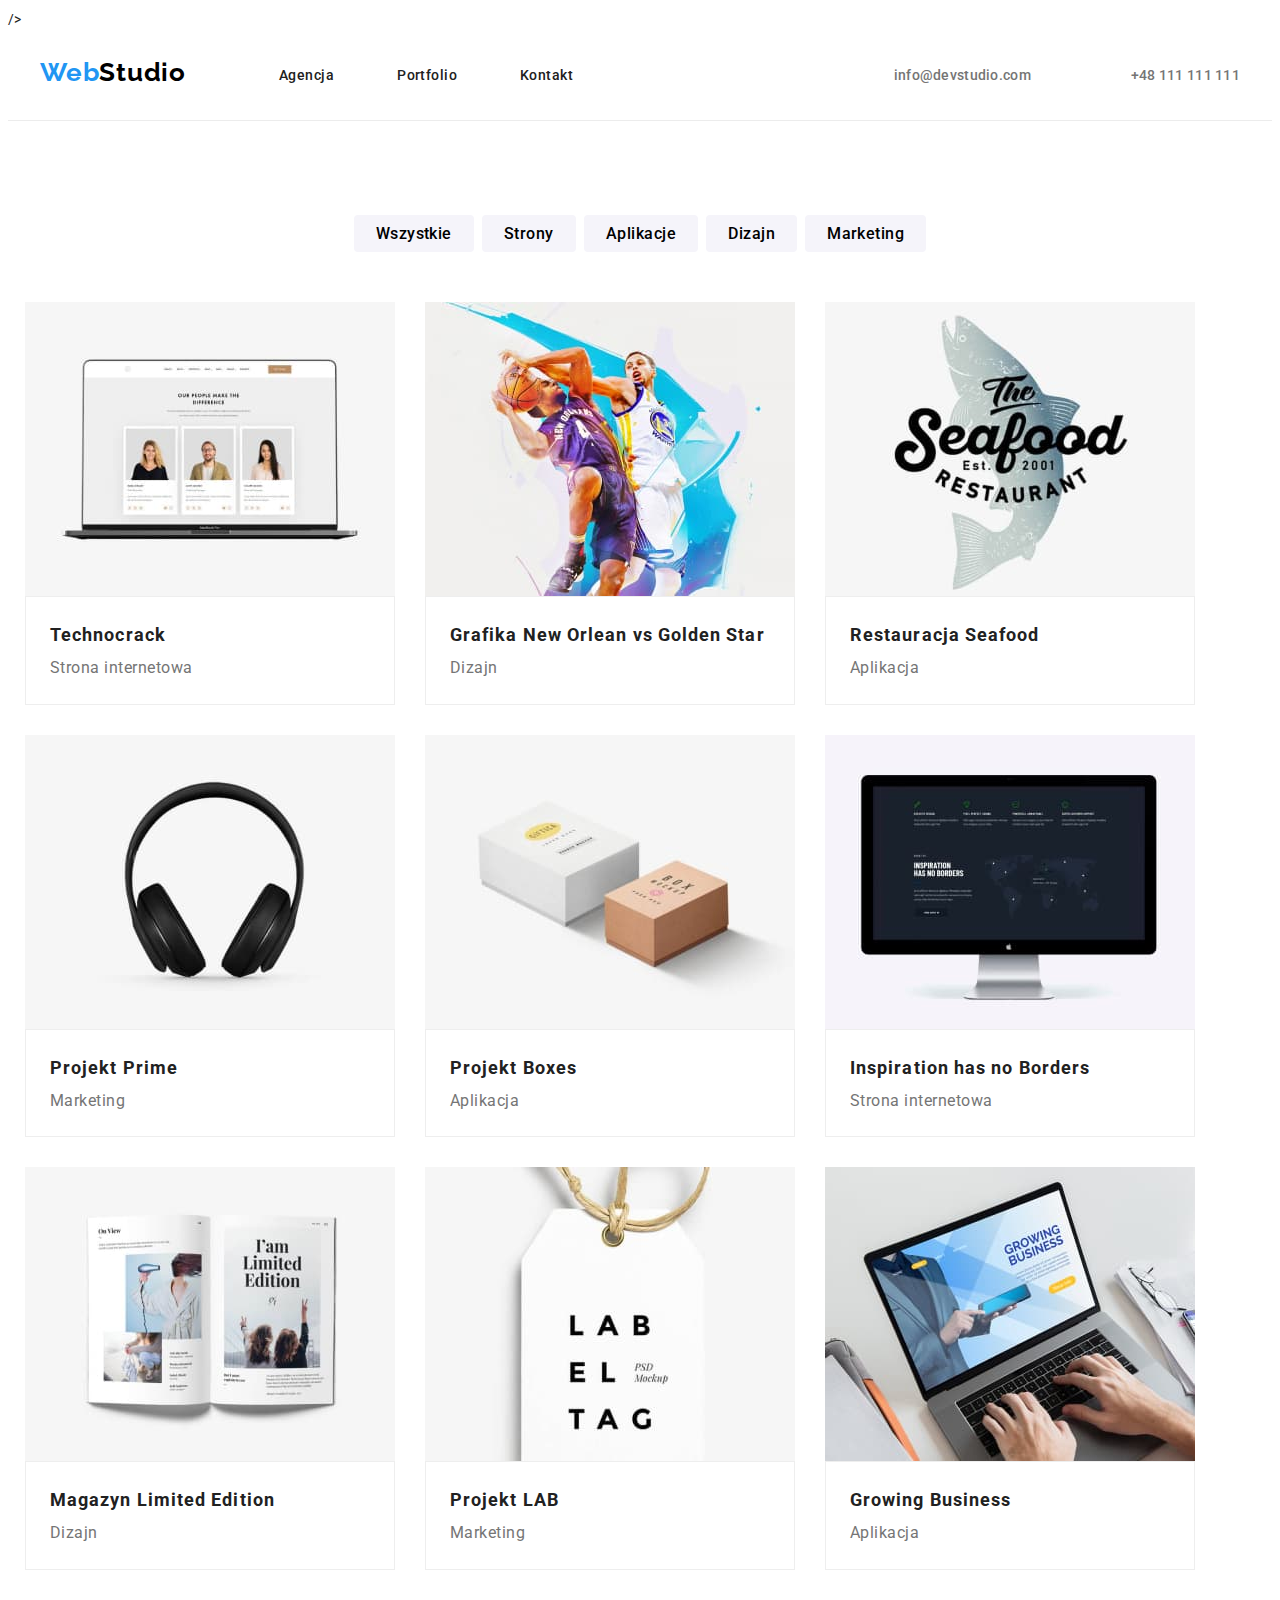
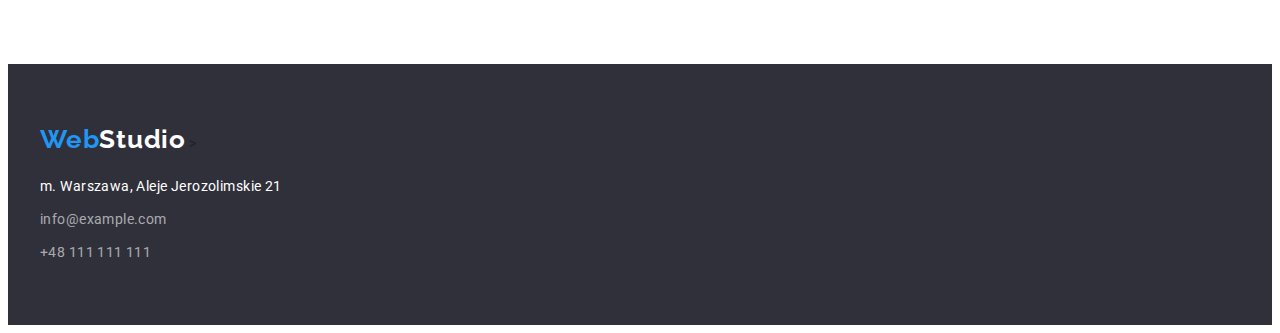
==== commit 894eb434: "Added padding in top-backround" ====
--- a/portfolio.html
+++ b/portfolio.html
@@ -6,12 +6,12 @@
     <link rel="stylesheet" href="./css/styles.css" type="text/css" />
     <link rel="preconnect" href="https://fonts.googleapis.com" />
     <link rel="preconnect" href="https://fonts.gstatic.com" crossorigin />
+    <link rel="stylesheet" href="https://cdnjs.cloudflare.com/ajax/libs/modern-normalize/1.1.0/modern-normalize.min.css" integrity="sha512-wpPYUAdjBVSE4KJnH1VR1HeZfpl1ub8YT/NKx4PuQ5NmX2tKuGu6U/JRp5y+Y8XG2tV+wKQpNHVUX03MfMFn9Q==" crossorigin="anonymous" referrerpolicy="no-referrer" />
+    />
     <link
       href="https://fonts.googleapis.com/css2?family=Raleway:wght@700&family=Roboto:wght@400;500;700;900&display=swap"
-      rel="stylesheet"
-    />
-    <link rel="stylesheet" href="node_modules/modern-normalize/modern-normalize.css">
-  </head>
+      rel="stylesheet"/>
+      <link rel="stylesheet" href="./css/styles.css">
   <body>
     <header class="header">
       <div class="container head">
--- a/css/styles.css
+++ b/css/styles.css
@@ -40,6 +40,8 @@
 /* MAIN COLORS-COMMON*/
 
 :root {
+  /* Grid */
+    --element-in-row: 3;
   /* Font */
   --main-font: "Roboto", sans-serif;
   --secondary-font: "Raleway", sans-serif;
@@ -169,7 +171,9 @@
 .top-background {
   background-color: var(--brand-background-dark);
   height: 600px;
-  text-align: center;
+  padding-top: 200px;
+  padding-bottom: 200px;
+  
 }
 
 .top-title {
@@ -184,10 +188,7 @@
   margin: 0px auto;
   margin-bottom: 30px;
 }
-.title { 
-  padding-top: 200px;
-  padding-bottom:200px;
-}
+
 .top-button {
   font-family: var(--main-font);
   color: var(--brand-color-white);
@@ -204,6 +205,7 @@
   border: none;
   padding: 10px 42px;
   border-radius: 4px;
+
 }
 
 .top-button:is(:hover, :focus) {
@@ -317,7 +319,6 @@
 /*GRID*/
 
 :root {
-  --gap: 30px;
   --element-in-row: 3;
 }
 
@@ -327,12 +328,17 @@
   gap: var(--gap);
   justify-items: center;
   align-items: center;
+  gap: 30px;
 }
 
 .grid-item {
   flex-basis: calc(100%- (var(--element-in-row)-1 * var(--gap))) /
     var(--element-in-row);
 }
+
+
+
+
 
 .filter-button {
   padding: 6px 22px;
@@ -391,8 +397,9 @@
   border: 1px solid #eeeeee;
   padding-left: 24px;
   padding-right: 24px;
-  padding-top: 20px;
   padding-bottom: 20px;
+  padding-top:20px;
+  text-align:start;
 }
 
 .photos {
--- a/css/styles.css
+++ b/css/styles.css
@@ -40,6 +40,8 @@
 /* MAIN COLORS-COMMON*/
 
 :root {
+  /* Grid */
+    --element-in-row: 3;
   /* Font */
   --main-font: "Roboto", sans-serif;
   --secondary-font: "Raleway", sans-serif;
@@ -169,7 +171,9 @@
 .top-background {
   background-color: var(--brand-background-dark);
   height: 600px;
-  text-align: center;
+  padding-top: 200px;
+  padding-bottom: 200px;
+  
 }
 
 .top-title {
@@ -184,10 +188,7 @@
   margin: 0px auto;
   margin-bottom: 30px;
 }
-.title { 
-  padding-top: 200px;
-  padding-bottom:200px;
-}
+
 .top-button {
   font-family: var(--main-font);
   color: var(--brand-color-white);
@@ -204,6 +205,7 @@
   border: none;
   padding: 10px 42px;
   border-radius: 4px;
+
 }
 
 .top-button:is(:hover, :focus) {
@@ -317,7 +319,6 @@
 /*GRID*/
 
 :root {
-  --gap: 30px;
   --element-in-row: 3;
 }
 
@@ -327,12 +328,17 @@
   gap: var(--gap);
   justify-items: center;
   align-items: center;
+  gap: 30px;
 }
 
 .grid-item {
   flex-basis: calc(100%- (var(--element-in-row)-1 * var(--gap))) /
     var(--element-in-row);
 }
+
+
+
+
 
 .filter-button {
   padding: 6px 22px;
@@ -391,8 +397,9 @@
   border: 1px solid #eeeeee;
   padding-left: 24px;
   padding-right: 24px;
-  padding-top: 20px;
   padding-bottom: 20px;
+  padding-top:20px;
+  text-align:start;
 }
 
 .photos {
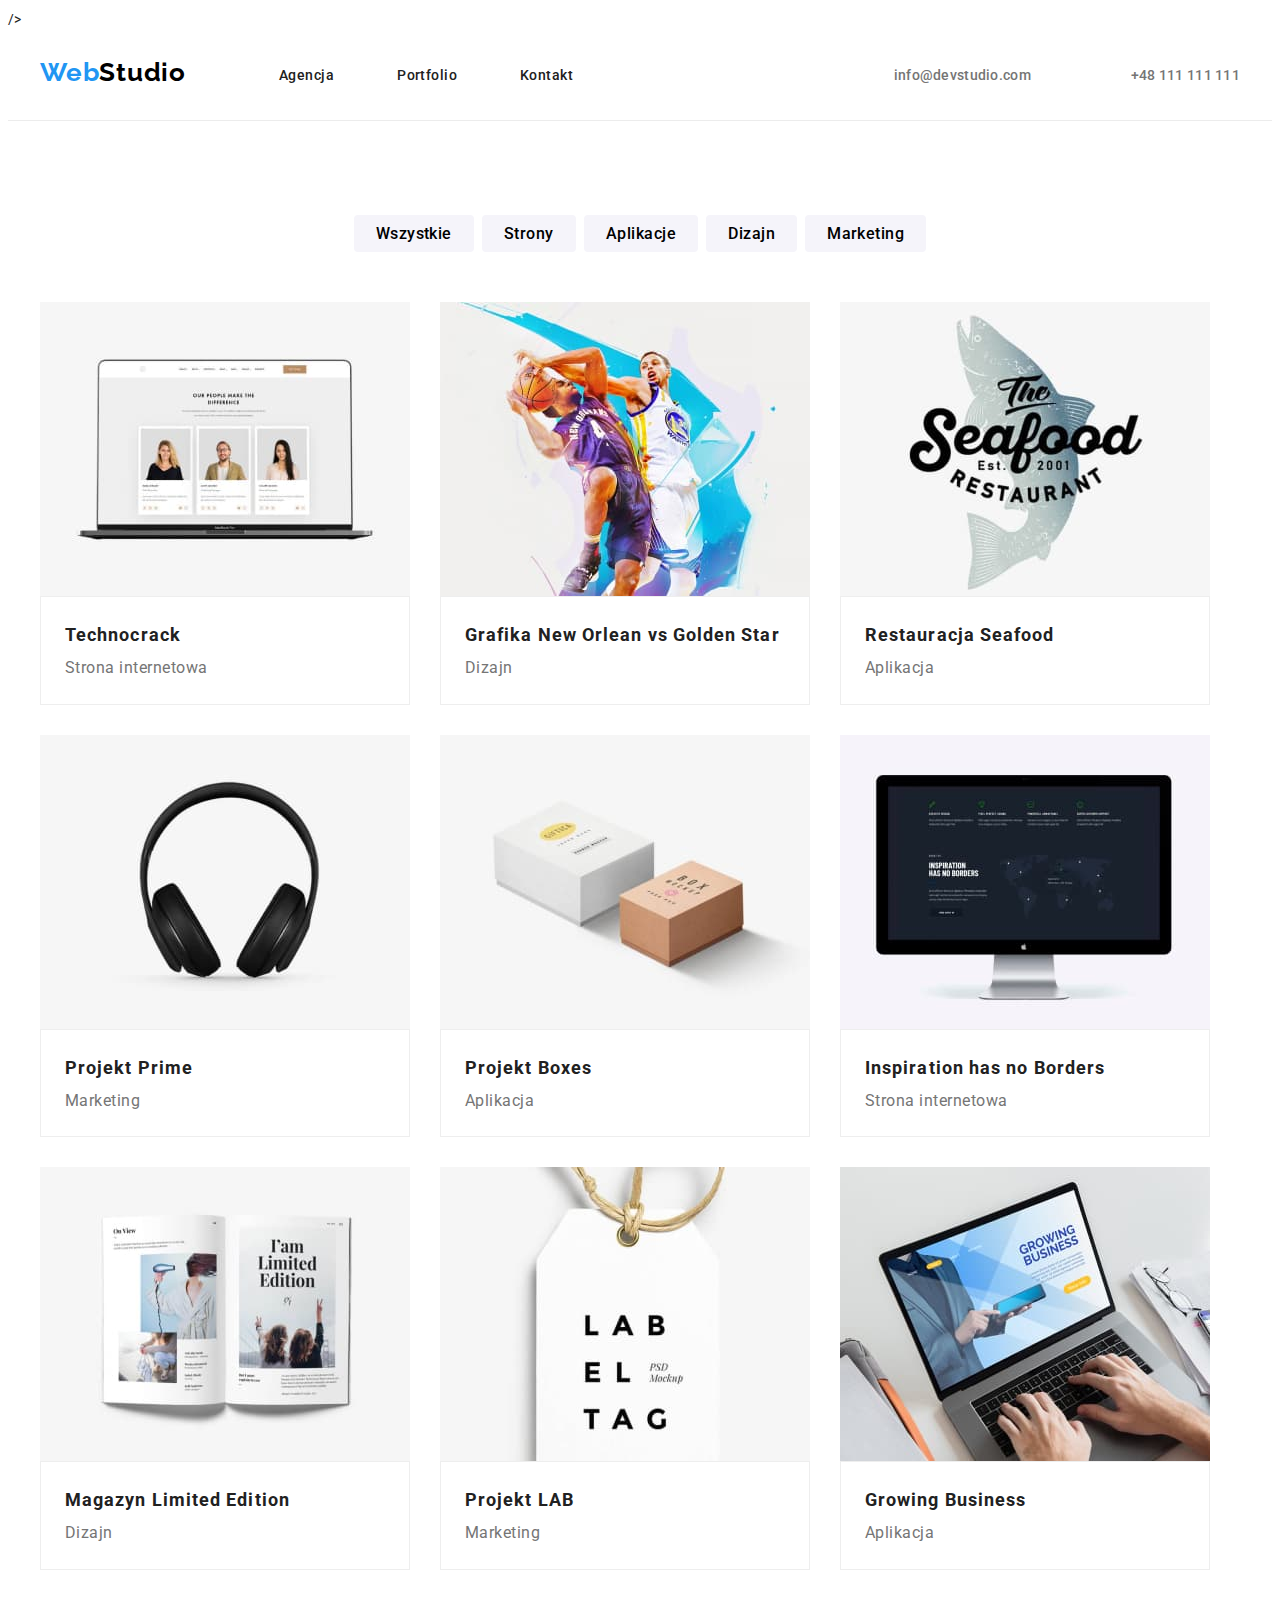
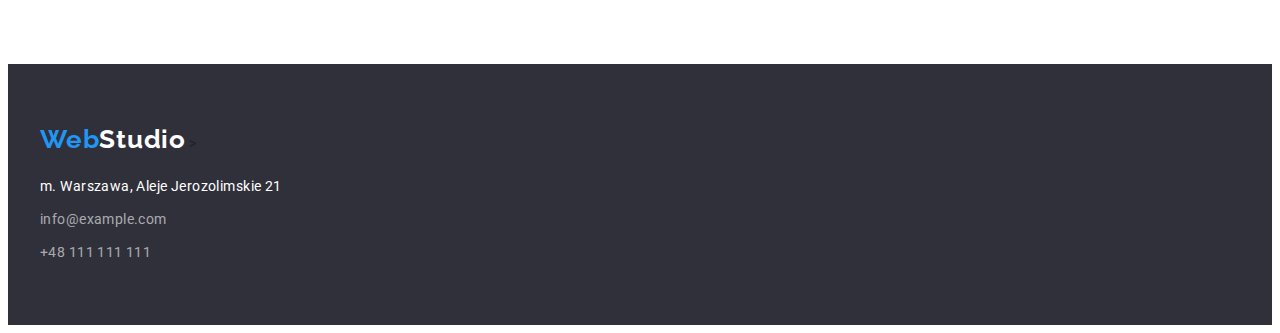
==== commit 1b32c2c5: "Removed margins in class photos" ====
--- a/portfolio.html
+++ b/portfolio.html
@@ -3,10 +3,9 @@
   <head>
     <meta charset="utf-8" />
     <title>WebStudio</title>
-    <link rel="stylesheet" href="./css/styles.css" type="text/css" />
+    <link rel="stylesheet" href="https://cdnjs.cloudflare.com/ajax/libs/modern-normalize/1.1.0/modern-normalize.min.css" integrity="sha512-wpPYUAdjBVSE4KJnH1VR1HeZfpl1ub8YT/NKx4PuQ5NmX2tKuGu6U/JRp5y+Y8XG2tV+wKQpNHVUX03MfMFn9Q==" crossorigin="anonymous" referrerpolicy="no-referrer" />
     <link rel="preconnect" href="https://fonts.googleapis.com" />
     <link rel="preconnect" href="https://fonts.gstatic.com" crossorigin />
-    <link rel="stylesheet" href="https://cdnjs.cloudflare.com/ajax/libs/modern-normalize/1.1.0/modern-normalize.min.css" integrity="sha512-wpPYUAdjBVSE4KJnH1VR1HeZfpl1ub8YT/NKx4PuQ5NmX2tKuGu6U/JRp5y+Y8XG2tV+wKQpNHVUX03MfMFn9Q==" crossorigin="anonymous" referrerpolicy="no-referrer" />
     />
     <link
       href="https://fonts.googleapis.com/css2?family=Raleway:wght@700&family=Roboto:wght@400;500;700;900&display=swap"
--- a/css/styles.css
+++ b/css/styles.css
@@ -405,8 +405,6 @@
 .photos {
   display: flex;
   flex-wrap: wrap;
-  margin-right: -15px;
-  margin-left: -15px;
 }
 
 /* FOOTER-COMMON*/
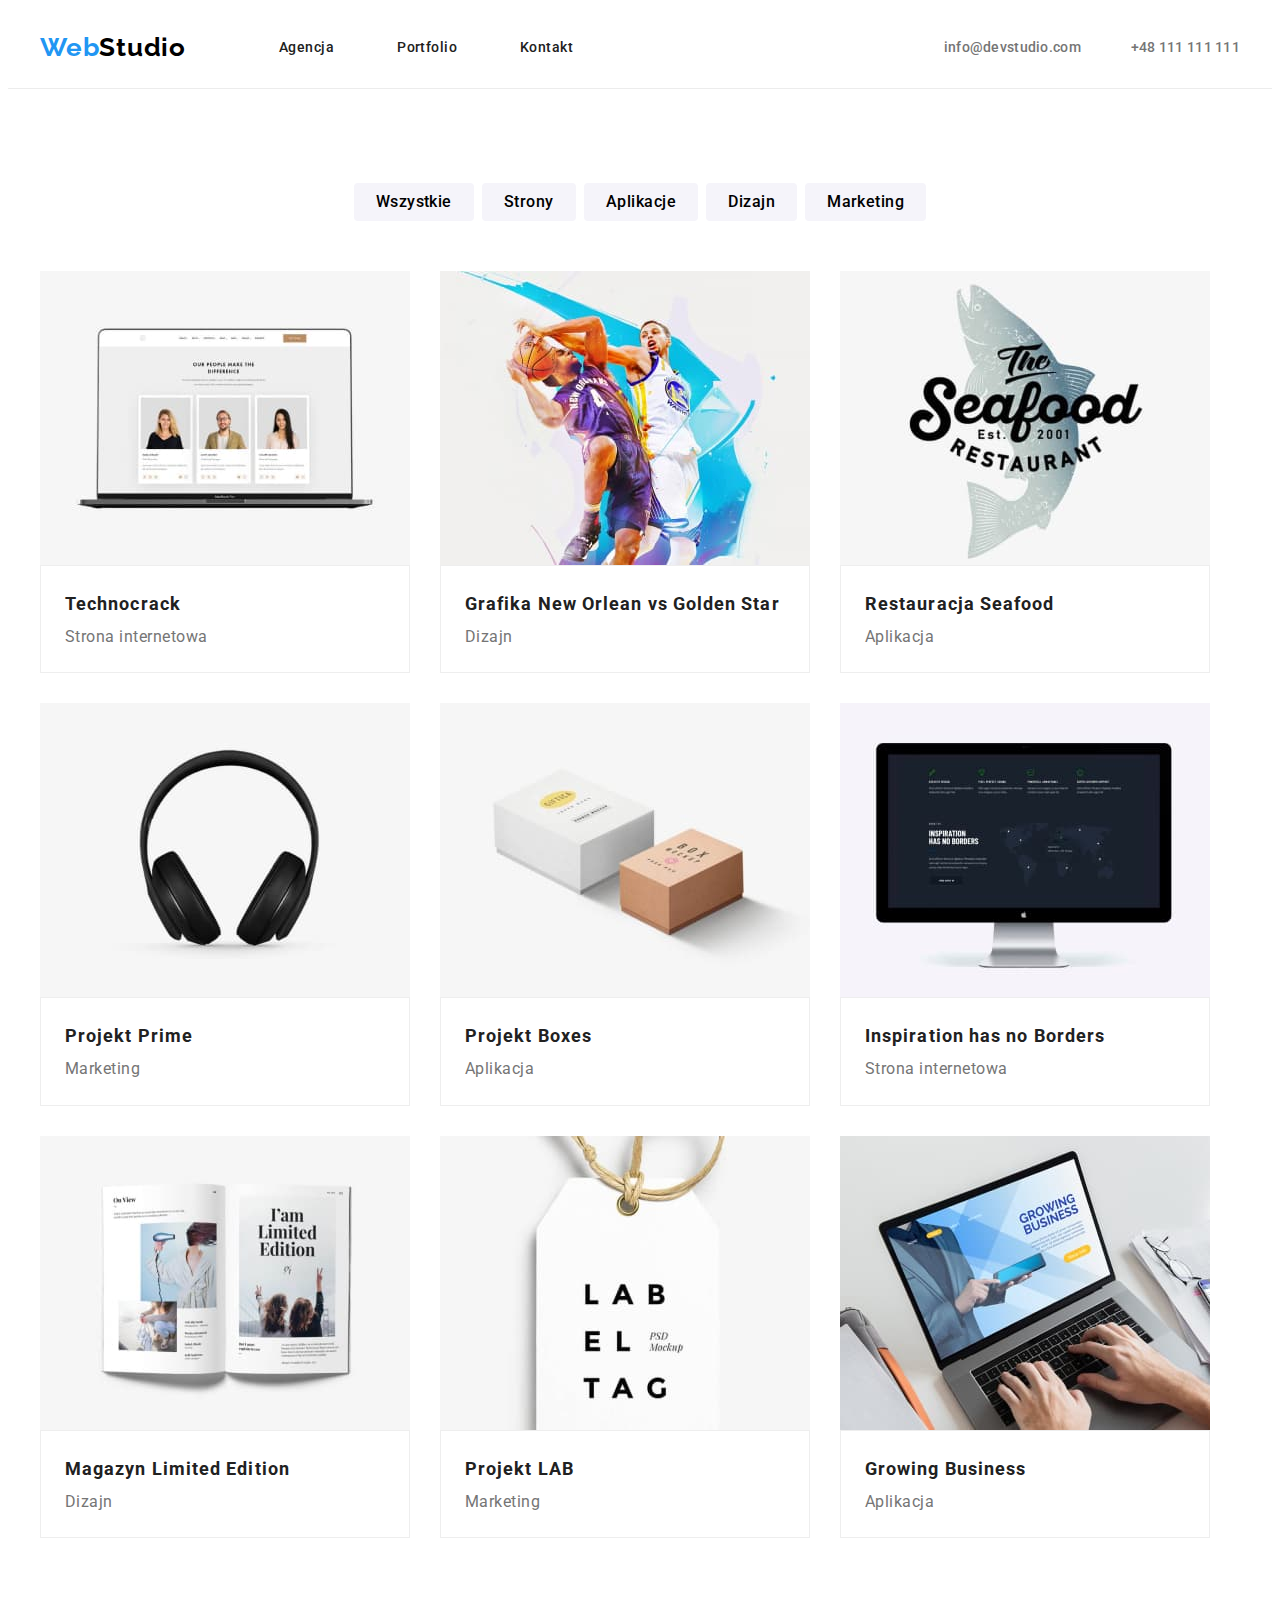
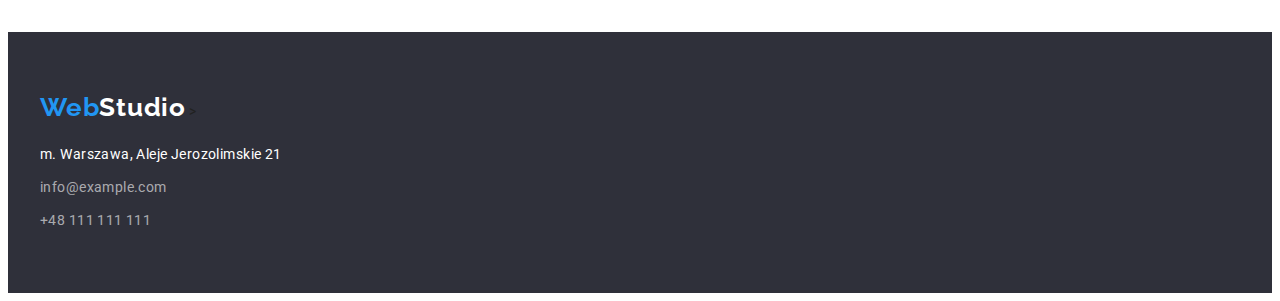
==== commit 1ff16f84: "Made a common class for photos and grid" ====
--- a/portfolio.html
+++ b/portfolio.html
@@ -6,11 +6,11 @@
     <link rel="stylesheet" href="https://cdnjs.cloudflare.com/ajax/libs/modern-normalize/1.1.0/modern-normalize.min.css" integrity="sha512-wpPYUAdjBVSE4KJnH1VR1HeZfpl1ub8YT/NKx4PuQ5NmX2tKuGu6U/JRp5y+Y8XG2tV+wKQpNHVUX03MfMFn9Q==" crossorigin="anonymous" referrerpolicy="no-referrer" />
     <link rel="preconnect" href="https://fonts.googleapis.com" />
     <link rel="preconnect" href="https://fonts.gstatic.com" crossorigin />
-    />
     <link
       href="https://fonts.googleapis.com/css2?family=Raleway:wght@700&family=Roboto:wght@400;500;700;900&display=swap"
       rel="stylesheet"/>
       <link rel="stylesheet" href="./css/styles.css">
+  </head>
   <body>
     <header class="header">
       <div class="container head">
@@ -31,15 +31,13 @@
           </ul>
         </nav>
         <ul class="contact-list list">
-          <li class="contact-item">
-            <a class="contact-link mail" href="mailto:info@devstudio.com"
+          <li>
+            <a class="contact-link" href="mailto:info@devstudio.com"
               >info@devstudio.com</a
             >
           </li>
-          <li class="contact-item">
-            <a class="contact-link phone" href="tel:48111111111"
-              >+48 111 111 111
-            </a>
+          <li>
+            <a class="contact-link" href="tel:48111111111">+48 111 111 111 </a>
           </li>
         </ul>
       </div>
@@ -66,7 +64,7 @@
           </ul>
         </div>
         <div class="container">
-          <ul class="grid photos list">
+          <ul class="grid list">
             <li class="grid-item">
               <figure>
                 <img
--- a/css/styles.css
+++ b/css/styles.css
@@ -37,11 +37,12 @@
   list-style: none;
 }
 
-/* MAIN COLORS-COMMON*/
+/*COMMON*/
 
 :root {
+
   /* Grid */
-    --element-in-row: 3;
+  --element-in-row: 3;
   /* Font */
   --main-font: "Roboto", sans-serif;
   --secondary-font: "Raleway", sans-serif;
@@ -69,22 +70,17 @@
 
 /* HEADER-COMMON */
 
-.secion-title {
-  font-family: var(--main-font);
-  font-weight: 700;
-  font-size: 36px;
-  line-height: 1.16;
-  letter-spacing: 0.03em;
-  text-align: center;
-}
-
 .header {
   color: var(--brand-background-white);
+  padding: 24px 0 25px;
   border-bottom: 1px solid #ececec;
+  display: flex;
+  align-items: center;
 }
 
 .head {
   display: flex;
+  align-items: center;
 }
 
 .logo {
@@ -96,7 +92,6 @@
   text-decoration: none;
   color: #000;
   margin-right: 93px;
-  padding: 25px 0;
 }
 
 .logo-color {
@@ -106,7 +101,6 @@
 .nav-list,
 .contact-list {
   display: flex;
-  padding: 32px 0;
 }
 
 .nav-list {
@@ -127,7 +121,6 @@
   font-size: 14px;
   font-weight: 500;
   line-height: 1.1;
-  padding: 32px 0;
 }
 
 .nav-link:is(:hover, :focus, ) {
@@ -137,13 +130,11 @@
 .nav-list,
 .contact-list {
   display: flex;
-  padding: 32px 0;
 }
 
 .contact-link {
   font-family: var(--main-font);
   color: var(--brand-color-grey);
-  padding: 32px 0;
   font-size: 14px;
   line-height: 1.1;
   font-weight: 500;
@@ -155,10 +146,6 @@
   color: var(--brand-color-blue);
 }
 
-.phone {
-  margin-left: 50px;
-}
-
 /*INDEX.HTML*/
 
 /* Section main*/
@@ -170,27 +157,23 @@
 
 .top-background {
   background-color: var(--brand-background-dark);
-  height: 600px;
   padding-top: 200px;
   padding-bottom: 200px;
-  
 }
 
 .top-title {
-  font-family: var(--main-font);
   width: 696px;
   color: var(--brand-color-white);
   font-weight: 900;
   font-size: 44px;
-  line-height: 1.4;
   letter-spacing: 0.06em;
   text-transform: uppercase;
   margin: 0px auto;
   margin-bottom: 30px;
+  line-height: 1.3636;
 }
 
 .top-button {
-  font-family: var(--main-font);
   color: var(--brand-color-white);
   background-color: var(--brand-color-blue);
   font-style: normal;
@@ -205,7 +188,6 @@
   border: none;
   padding: 10px 42px;
   border-radius: 4px;
-
 }
 
 .top-button:is(:hover, :focus) {
@@ -214,7 +196,6 @@
 }
 
 .secondary-title {
-  font-family: var(--main-font);
   color: var(--brand-color-black);
   font-weight: 700;
   font-size: 36px;
@@ -227,7 +208,6 @@
 /* Section content list*/
 
 .content-title {
-  font-family: var(--main-font);
   font-weight: 700;
   font-size: 14px;
   line-height: 1.1;
@@ -236,7 +216,6 @@
 }
 
 .content-text {
-  font-family: var(--main-font);
   font-size: 14px;
   line-height: 1.7;
   color: var(--brand-color-grey);
@@ -248,18 +227,15 @@
   text-align: start;
   gap: 30px;
   flex-wrap: wrap;
-  padding-top: 94px;
-  padding-bottom: 94px;
 }
 
 .job {
-  padding: 0px;
+  padding-top: 0;
 }
 
 .job-list {
   display: flex;
   justify-content: space-between;
-  margin-bottom: 94px;
 }
 
 .job-item {
@@ -280,11 +256,9 @@
   border-radius: 0px 0px 4px 4px;
   width: 270px;
   height: 368px;
-  
 }
 
 .team-title {
-  font-family: var(--main-font);
   color: var(--brand-color-black);
   font-weight: 500;
   line-height: 1.2;
@@ -294,7 +268,6 @@
 }
 
 .team-text {
-  font-family: var(--main-font);
   color: var(--brand-color-grey);
   line-height: 1.2;
   letter-spacing: 0.03em;
@@ -318,27 +291,17 @@
 
 /*GRID*/
 
-:root {
-  --element-in-row: 3;
-}
-
 .grid {
-  display: flex;
-  flex-wrap: wrap;
-  gap: var(--gap);
-  justify-items: center;
   align-items: center;
   gap: 30px;
+  flex-wrap: wrap;
+  display: flex;
 }
 
 .grid-item {
   flex-basis: calc(100%- (var(--element-in-row)-1 * var(--gap))) /
     var(--element-in-row);
 }
-
-
-
-
 
 .filter-button {
   padding: 6px 22px;
@@ -398,13 +361,8 @@
   padding-left: 24px;
   padding-right: 24px;
   padding-bottom: 20px;
-  padding-top:20px;
-  text-align:start;
-}
-
-.photos {
-  display: flex;
-  flex-wrap: wrap;
+  padding-top: 20px;
+  text-align: start;
 }
 
 /* FOOTER-COMMON*/
